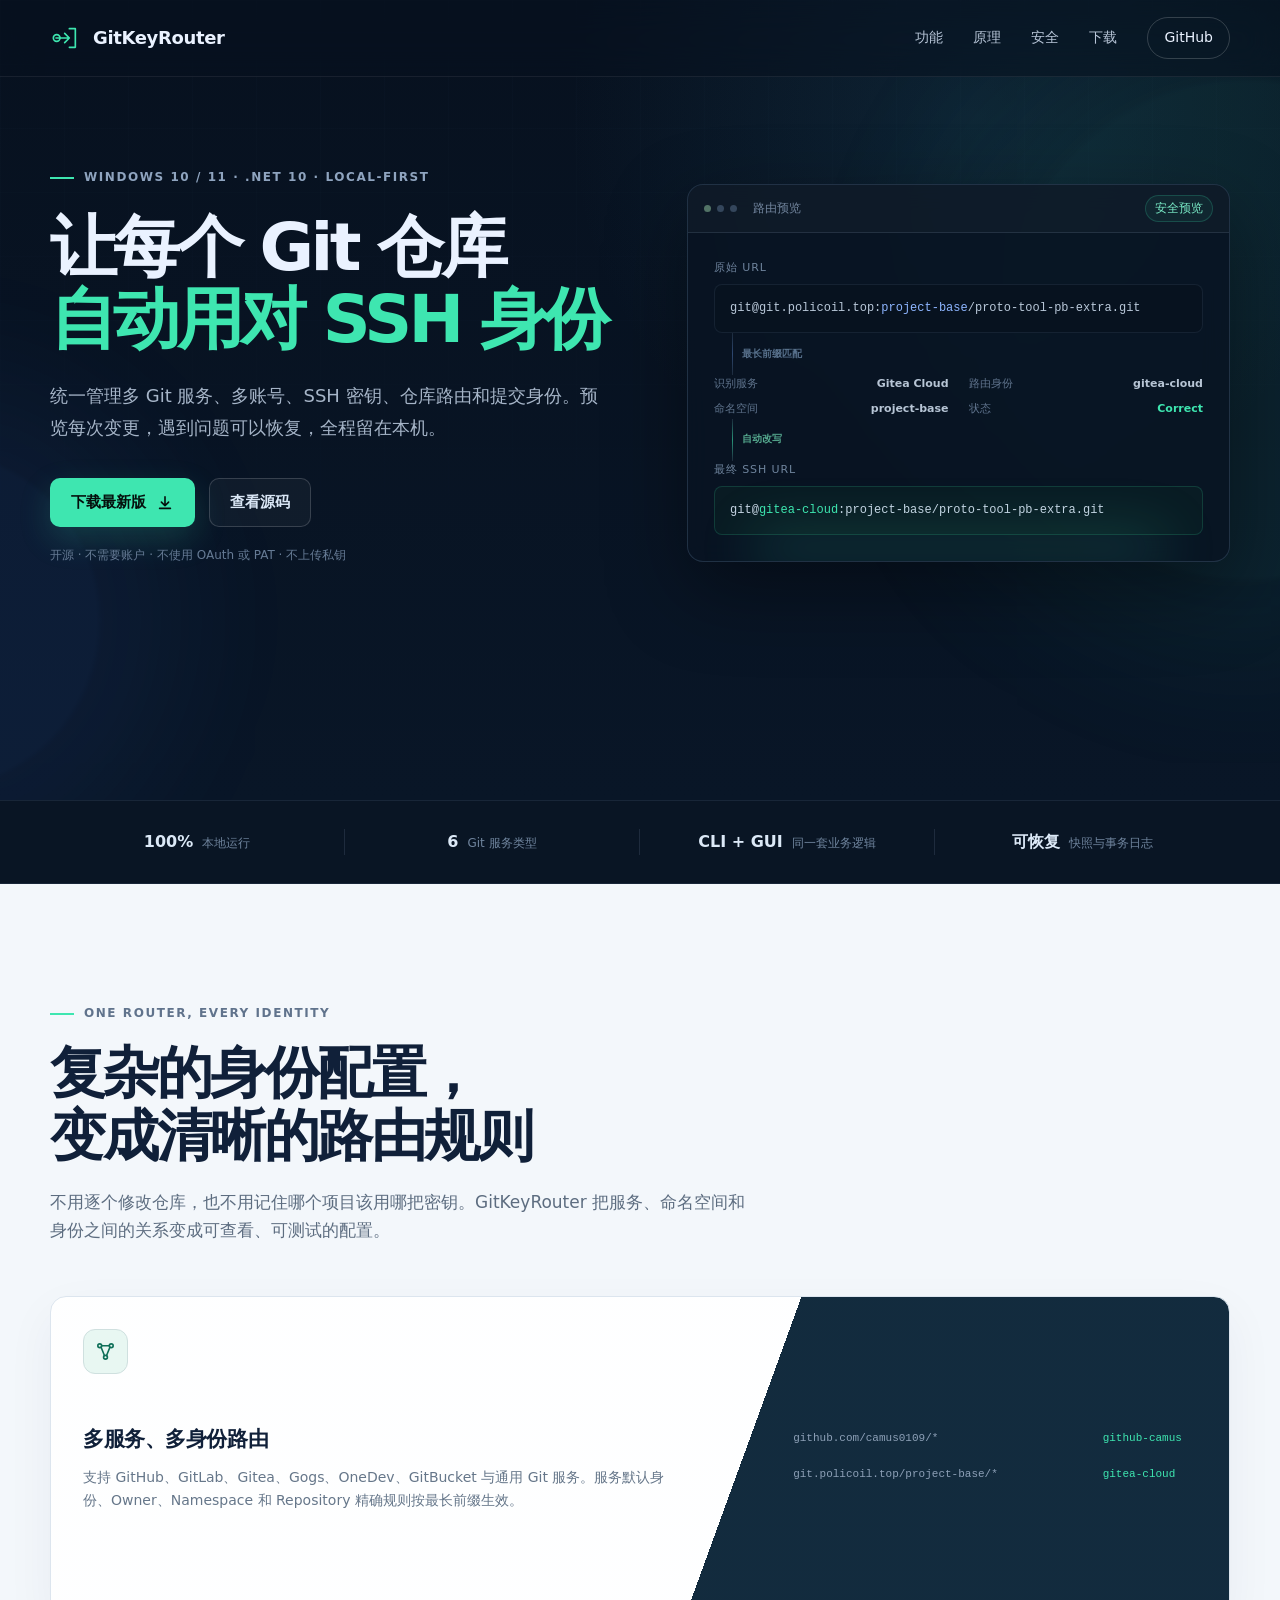
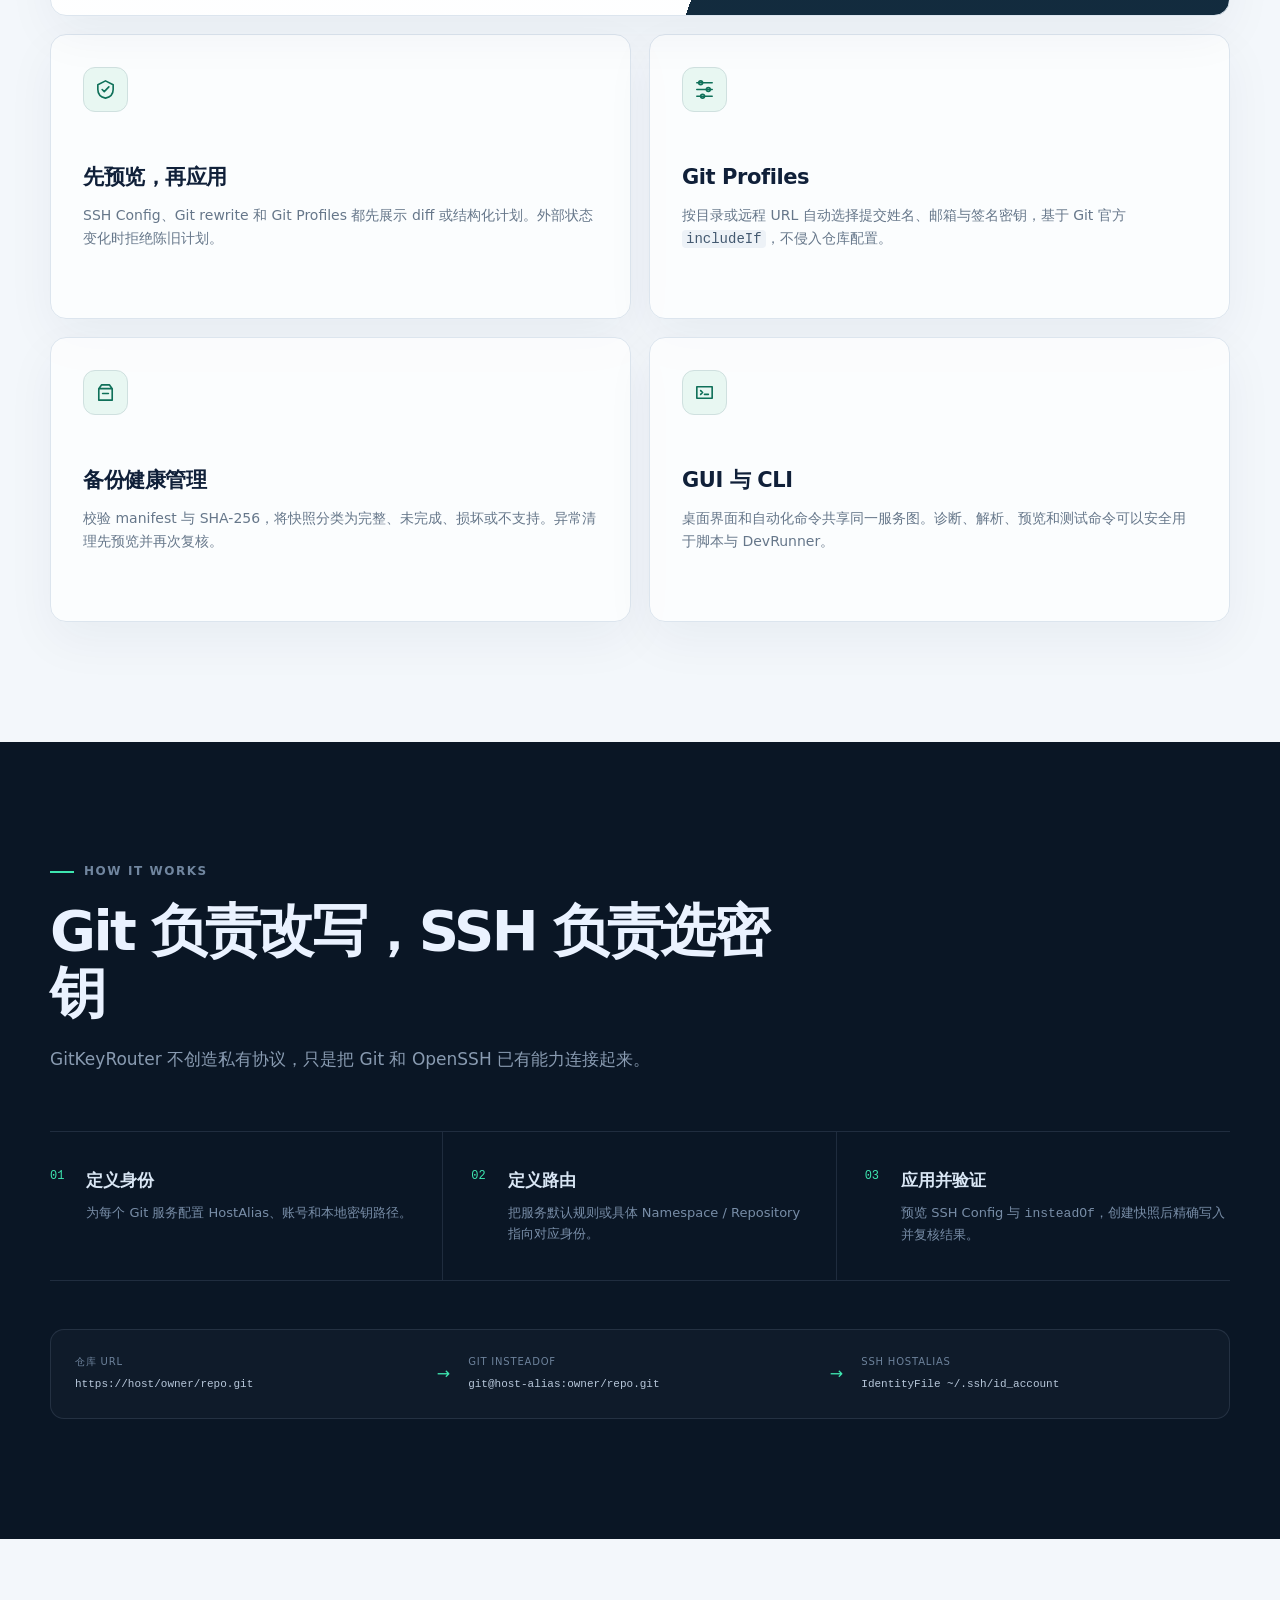
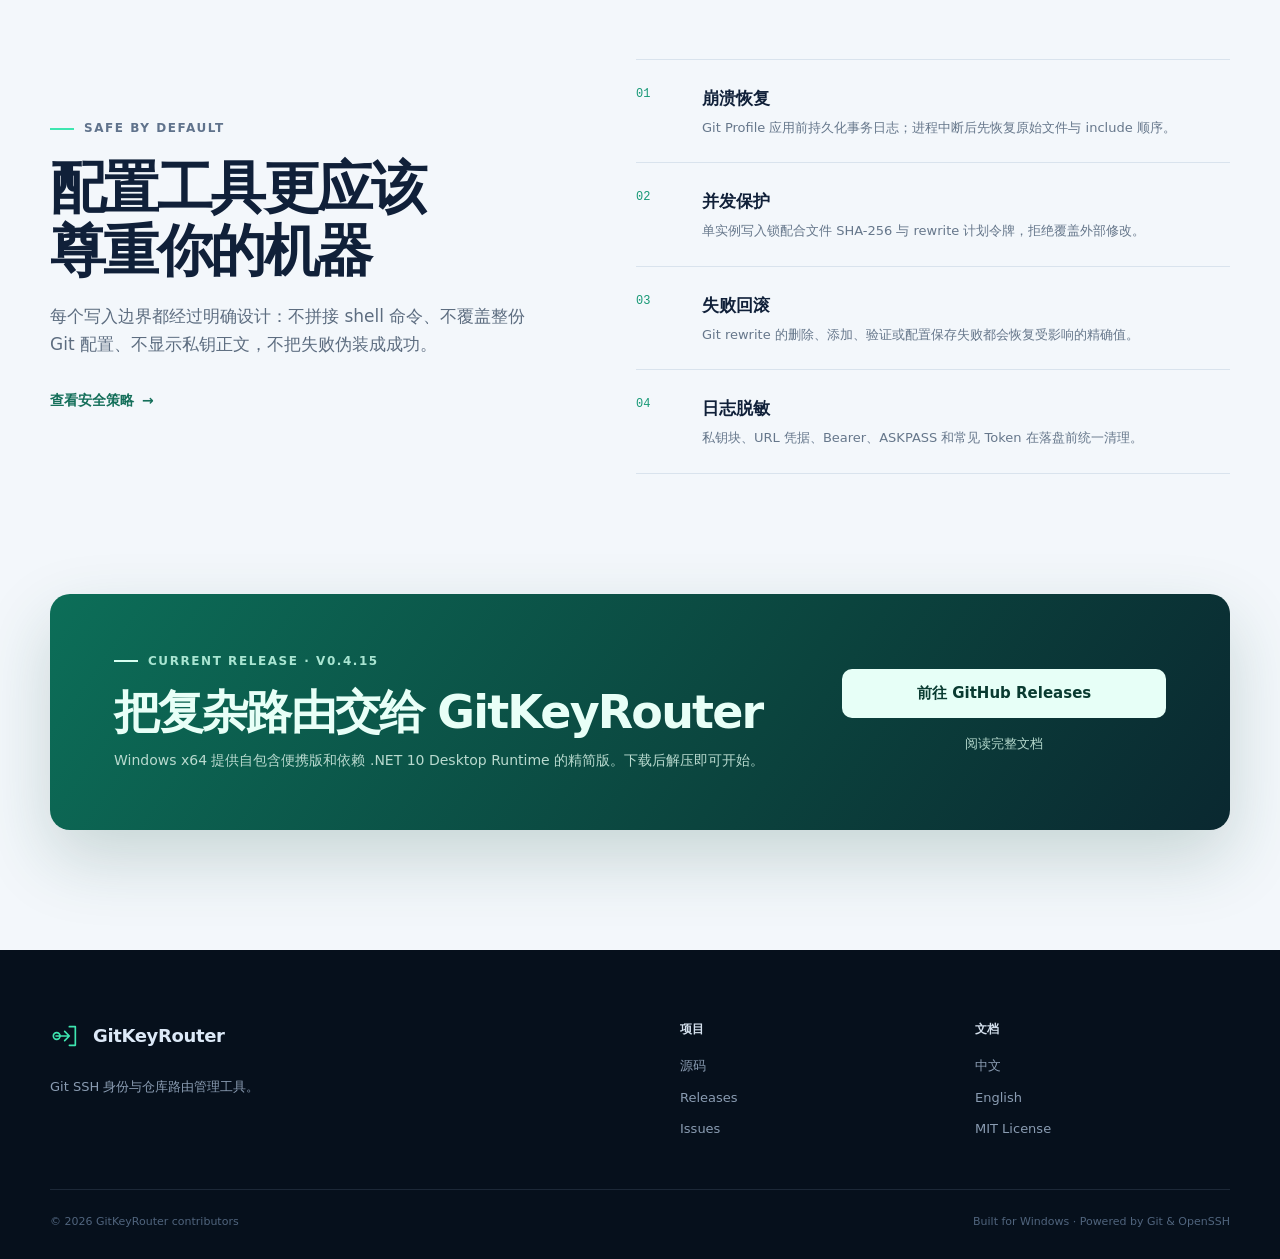
==== site/index.html @ 4ce3a098 "docs: add GitHub Pages project site" ====
<!doctype html>
<html lang="zh-CN">
<head>
  <meta charset="utf-8">
  <meta name="viewport" content="width=device-width, initial-scale=1">
  <meta name="theme-color" content="#08111f">
  <meta name="color-scheme" content="dark light">
  <meta name="description" content="GitKeyRouter 是面向 Windows 的本地 Git SSH 身份与仓库路由管理工具。">
  <meta property="og:title" content="GitKeyRouter — 让每个仓库自动用对 SSH 身份">
  <meta property="og:description" content="统一管理多 Git 服务、多 SSH 身份、仓库路由、Git Profiles、备份与恢复。">
  <meta property="og:type" content="website">
  <meta property="og:url" content="https://project-base-mirror.github.io/tool-git-key-router/">
  <meta property="og:image" content="https://project-base-mirror.github.io/tool-git-key-router/social-card.svg">
  <link rel="canonical" href="https://project-base-mirror.github.io/tool-git-key-router/">
  <link rel="icon" href="favicon.svg" type="image/svg+xml">
  <link rel="stylesheet" href="styles.css">
  <title>GitKeyRouter — Git SSH 身份路由</title>
</head>
<body>
  <a class="skip-link" href="#main">跳到正文</a>

  <header class="site-header">
    <div class="shell nav-wrap">
      <a class="brand" href="#top" aria-label="GitKeyRouter 首页">
        <svg class="brand-mark" viewBox="0 0 48 48" aria-hidden="true">
          <path d="M9 24h20m0 0-7-7m7 7-7 7"/>
          <circle cx="10" cy="24" r="5"/>
          <path d="M29 10h9v28h-9"/>
        </svg>
        <span>GitKeyRouter</span>
      </a>
      <nav aria-label="主导航">
        <a href="#features">功能</a>
        <a href="#workflow">原理</a>
        <a href="#safety">安全</a>
        <a href="#download">下载</a>
        <a class="nav-github" href="https://github.com/project-base-mirror/tool-git-key-router">GitHub</a>
      </nav>
    </div>
  </header>

  <main id="main">
    <section class="hero" id="top">
      <div class="hero-glow hero-glow-a"></div>
      <div class="hero-glow hero-glow-b"></div>
      <div class="shell hero-grid">
        <div class="hero-copy">
          <div class="eyebrow"><span></span> Windows 10 / 11 · .NET 10 · Local-first</div>
          <h1>让每个 Git 仓库<br><em>自动用对 SSH 身份</em></h1>
          <p class="hero-lead">统一管理多 Git 服务、多账号、SSH 密钥、仓库路由和提交身份。预览每次变更，遇到问题可以恢复，全程留在本机。</p>
          <div class="hero-actions">
            <a class="button button-primary" href="https://github.com/project-base-mirror/tool-git-key-router/releases/latest">
              下载最新版
              <svg viewBox="0 0 20 20" aria-hidden="true"><path d="M10 3v10m0 0 4-4m-4 4L6 9M4 16h12"/></svg>
            </a>
            <a class="button button-secondary" href="https://github.com/project-base-mirror/tool-git-key-router">查看源码</a>
          </div>
          <p class="hero-note">开源 · 不需要账户 · 不使用 OAuth 或 PAT · 不上传私钥</p>
        </div>

        <div class="route-card" aria-label="仓库路由示例">
          <div class="window-bar">
            <div class="window-dots"><i></i><i></i><i></i></div>
            <span>路由预览</span>
            <span class="status-pill">安全预览</span>
          </div>
          <div class="route-body">
            <div class="route-label">原始 URL</div>
            <code>git@git.policoil.top:<strong>project-base</strong>/proto-tool-pb-extra.git</code>

            <div class="route-line"><span></span><b>最长前缀匹配</b></div>

            <div class="route-meta">
              <div><span>识别服务</span><strong>Gitea Cloud</strong></div>
              <div><span>路由身份</span><strong>gitea-cloud</strong></div>
              <div><span>命名空间</span><strong>project-base</strong></div>
              <div><span>状态</span><strong class="ok">Correct</strong></div>
            </div>

            <div class="route-line route-line-accent"><span></span><b>自动改写</b></div>

            <div class="route-label">最终 SSH URL</div>
            <code class="result">git@<strong>gitea-cloud</strong>:project-base/proto-tool-pb-extra.git</code>
          </div>
        </div>
      </div>
    </section>

    <section class="trust-strip" aria-label="项目特性摘要">
      <div class="shell trust-grid">
        <div><strong>100%</strong><span>本地运行</span></div>
        <div><strong>6</strong><span>Git 服务类型</span></div>
        <div><strong>CLI + GUI</strong><span>同一套业务逻辑</span></div>
        <div><strong>可恢复</strong><span>快照与事务日志</span></div>
      </div>
    </section>

    <section class="section" id="features">
      <div class="shell">
        <div class="section-heading">
          <div class="eyebrow"><span></span> ONE ROUTER, EVERY IDENTITY</div>
          <h2>复杂的身份配置，<br>变成清晰的路由规则</h2>
          <p>不用逐个修改仓库，也不用记住哪个项目该用哪把密钥。GitKeyRouter 把服务、命名空间和身份之间的关系变成可查看、可测试的配置。</p>
        </div>

        <div class="feature-grid">
          <article class="feature-card feature-wide">
            <div class="feature-icon">
              <svg viewBox="0 0 24 24" aria-hidden="true"><circle cx="6" cy="6" r="2"/><circle cx="18" cy="6" r="2"/><circle cx="12" cy="18" r="2"/><path d="M8 6h8M7.4 7.5l3.5 8.7m5.7-8.7-3.5 8.7"/></svg>
            </div>
            <h3>多服务、多身份路由</h3>
            <p>支持 GitHub、GitLab、Gitea、Gogs、OneDev、GitBucket 与通用 Git 服务。服务默认身份、Owner、Namespace 和 Repository 精确规则按最长前缀生效。</p>
            <div class="mini-routes" aria-hidden="true">
              <span>github.com/camus0109/*</span><b>→</b><strong>github-camus</strong>
              <span>git.policoil.top/project-base/*</span><b>→</b><strong>gitea-cloud</strong>
            </div>
          </article>

          <article class="feature-card">
            <div class="feature-icon"><svg viewBox="0 0 24 24" aria-hidden="true"><path d="M12 3 4 7v5c0 5 3.4 8 8 9 4.6-1 8-4 8-9V7l-8-4Z"/><path d="m8.5 12 2.2 2.2 4.8-5"/></svg></div>
            <h3>先预览，再应用</h3>
            <p>SSH Config、Git rewrite 和 Git Profiles 都先展示 diff 或结构化计划。外部状态变化时拒绝陈旧计划。</p>
          </article>

          <article class="feature-card">
            <div class="feature-icon"><svg viewBox="0 0 24 24" aria-hidden="true"><path d="M4 5h16M4 12h16M4 19h16"/><circle cx="8" cy="5" r="2"/><circle cx="16" cy="12" r="2"/><circle cx="10" cy="19" r="2"/></svg></div>
            <h3>Git Profiles</h3>
            <p>按目录或远程 URL 自动选择提交姓名、邮箱与签名密钥，基于 Git 官方 <code>includeIf</code>，不侵入仓库配置。</p>
          </article>

          <article class="feature-card">
            <div class="feature-icon"><svg viewBox="0 0 24 24" aria-hidden="true"><path d="M5 8h14v12H5zM8 4h8l3 4H5l3-4Z"/><path d="M9 13h6"/></svg></div>
            <h3>备份健康管理</h3>
            <p>校验 manifest 与 SHA-256，将快照分类为完整、未完成、损坏或不支持。异常清理先预览并再次复核。</p>
          </article>

          <article class="feature-card">
            <div class="feature-icon"><svg viewBox="0 0 24 24" aria-hidden="true"><path d="M4 6h16v12H4zM8 10l2 2-2 2m4 0h4"/></svg></div>
            <h3>GUI 与 CLI</h3>
            <p>桌面界面和自动化命令共享同一服务图。诊断、解析、预览和测试命令可以安全用于脚本与 DevRunner。</p>
          </article>
        </div>
      </div>
    </section>

    <section class="section workflow-section" id="workflow">
      <div class="shell">
        <div class="section-heading compact">
          <div class="eyebrow"><span></span> HOW IT WORKS</div>
          <h2>Git 负责改写，SSH 负责选密钥</h2>
          <p>GitKeyRouter 不创造私有协议，只是把 Git 和 OpenSSH 已有能力连接起来。</p>
        </div>

        <ol class="steps">
          <li>
            <div class="step-number">01</div>
            <div><h3>定义身份</h3><p>为每个 Git 服务配置 HostAlias、账号和本地密钥路径。</p></div>
          </li>
          <li>
            <div class="step-number">02</div>
            <div><h3>定义路由</h3><p>把服务默认规则或具体 Namespace / Repository 指向对应身份。</p></div>
          </li>
          <li>
            <div class="step-number">03</div>
            <div><h3>应用并验证</h3><p>预览 SSH Config 与 <code>insteadOf</code>，创建快照后精确写入并复核结果。</p></div>
          </li>
        </ol>

        <div class="flow" aria-label="Git URL 到 SSH 密钥的处理流程">
          <div><span>仓库 URL</span><code>https://host/owner/repo.git</code></div>
          <b>→</b>
          <div><span>Git insteadOf</span><code>git@host-alias:owner/repo.git</code></div>
          <b>→</b>
          <div><span>SSH HostAlias</span><code>IdentityFile ~/.ssh/id_account</code></div>
        </div>
      </div>
    </section>

    <section class="section" id="safety">
      <div class="shell safety-grid">
        <div class="safety-copy">
          <div class="eyebrow"><span></span> SAFE BY DEFAULT</div>
          <h2>配置工具更应该<br>尊重你的机器</h2>
          <p>每个写入边界都经过明确设计：不拼接 shell 命令、不覆盖整份 Git 配置、不显示私钥正文，不把失败伪装成成功。</p>
          <a class="text-link" href="https://github.com/project-base-mirror/tool-git-key-router/blob/main/SECURITY.md">查看安全策略 <span>→</span></a>
        </div>
        <ul class="safety-list">
          <li><span>01</span><div><strong>崩溃恢复</strong><p>Git Profile 应用前持久化事务日志；进程中断后先恢复原始文件与 include 顺序。</p></div></li>
          <li><span>02</span><div><strong>并发保护</strong><p>单实例写入锁配合文件 SHA-256 与 rewrite 计划令牌，拒绝覆盖外部修改。</p></div></li>
          <li><span>03</span><div><strong>失败回滚</strong><p>Git rewrite 的删除、添加、验证或配置保存失败都会恢复受影响的精确值。</p></div></li>
          <li><span>04</span><div><strong>日志脱敏</strong><p>私钥块、URL 凭据、Bearer、ASKPASS 和常见 Token 在落盘前统一清理。</p></div></li>
        </ul>
      </div>
    </section>

    <section class="download-section" id="download">
      <div class="shell download-card">
        <div>
          <div class="eyebrow light"><span></span> CURRENT RELEASE · v0.4.15</div>
          <h2>把复杂路由交给 GitKeyRouter</h2>
          <p>Windows x64 提供自包含便携版和依赖 .NET 10 Desktop Runtime 的精简版。下载后解压即可开始。</p>
        </div>
        <div class="download-actions">
          <a class="button button-light" href="https://github.com/project-base-mirror/tool-git-key-router/releases/latest">前往 GitHub Releases</a>
          <a class="download-sub" href="https://github.com/project-base-mirror/tool-git-key-router/blob/main/README.md">阅读完整文档</a>
        </div>
      </div>
    </section>
  </main>

  <footer>
    <div class="shell footer-grid">
      <div>
        <a class="brand footer-brand" href="#top">
          <svg class="brand-mark" viewBox="0 0 48 48" aria-hidden="true"><path d="M9 24h20m0 0-7-7m7 7-7 7"/><circle cx="10" cy="24" r="5"/><path d="M29 10h9v28h-9"/></svg>
          <span>GitKeyRouter</span>
        </a>
        <p>Git SSH 身份与仓库路由管理工具。</p>
      </div>
      <div class="footer-links">
        <div><strong>项目</strong><a href="https://github.com/project-base-mirror/tool-git-key-router">源码</a><a href="https://github.com/project-base-mirror/tool-git-key-router/releases">Releases</a><a href="https://github.com/project-base-mirror/tool-git-key-router/issues">Issues</a></div>
        <div><strong>文档</strong><a href="https://github.com/project-base-mirror/tool-git-key-router/blob/main/README.md">中文</a><a href="https://github.com/project-base-mirror/tool-git-key-router/blob/main/README.en.md">English</a><a href="https://github.com/project-base-mirror/tool-git-key-router/blob/main/LICENSE">MIT License</a></div>
      </div>
    </div>
    <div class="shell footer-bottom"><span>© 2026 GitKeyRouter contributors</span><span>Built for Windows · Powered by Git & OpenSSH</span></div>
  </footer>
</body>
</html>
---- site/styles.css ----
:root {
  --ink: #eaf2ff;
  --muted: #92a3ba;
  --faint: #5e718b;
  --line: rgba(151, 177, 210, .15);
  --panel: rgba(15, 28, 47, .76);
  --surface: #0b1728;
  --surface-2: #101f33;
  --accent: #3ee6b0;
  --accent-2: #73a8ff;
  --accent-dark: #0f7059;
  --page: #07111f;
  --light-page: #f3f7fb;
  --light-ink: #102039;
  --shadow: 0 28px 80px rgba(0, 0, 0, .38);
  --shell: 1180px;
}

* { box-sizing: border-box; }
html { scroll-behavior: smooth; }
body {
  margin: 0;
  color: var(--ink);
  background: var(--page);
  font-family: Inter, ui-sans-serif, system-ui, -apple-system, BlinkMacSystemFont, "Segoe UI", "Microsoft YaHei UI", sans-serif;
  line-height: 1.65;
  -webkit-font-smoothing: antialiased;
}

a { color: inherit; text-decoration: none; }
code { font-family: "Cascadia Code", "SFMono-Regular", Consolas, monospace; }
.shell { width: min(var(--shell), calc(100% - 48px)); margin-inline: auto; }
.skip-link { position: fixed; top: -100px; left: 16px; z-index: 100; padding: 10px 16px; color: #06100d; background: var(--accent); border-radius: 8px; }
.skip-link:focus { top: 16px; }

.site-header {
  position: absolute;
  inset: 0 0 auto;
  z-index: 20;
  border-bottom: 1px solid rgba(255, 255, 255, .07);
  background: rgba(7, 17, 31, .5);
  backdrop-filter: blur(18px);
}
.nav-wrap { height: 76px; display: flex; align-items: center; justify-content: space-between; }
.brand { display: inline-flex; align-items: center; gap: 11px; font-size: 18px; font-weight: 760; letter-spacing: -.02em; }
.brand-mark { width: 32px; height: 32px; fill: none; stroke: var(--accent); stroke-width: 2.5; stroke-linecap: round; stroke-linejoin: round; }
nav { display: flex; align-items: center; gap: 30px; color: #b8c6d8; font-size: 14px; }
nav a { transition: color .2s ease; }
nav a:hover, nav a:focus-visible { color: #fff; }
.nav-github { padding: 8px 16px; color: var(--ink); border: 1px solid rgba(255,255,255,.18); border-radius: 999px; }

.hero { position: relative; min-height: 800px; padding: 168px 0 112px; overflow: hidden; background: radial-gradient(circle at 76% 15%, rgba(43, 113, 139, .18), transparent 34%), linear-gradient(180deg, #07111f 0%, #091627 100%); }
.hero::before { content: ""; position: absolute; inset: 0; opacity: .3; background-image: linear-gradient(rgba(111, 148, 184, .08) 1px, transparent 1px), linear-gradient(90deg, rgba(111, 148, 184, .08) 1px, transparent 1px); background-size: 64px 64px; mask-image: linear-gradient(to bottom, black, transparent 82%); }
.hero-glow { position: absolute; border-radius: 50%; filter: blur(2px); pointer-events: none; }
.hero-glow-a { width: 500px; height: 500px; right: -220px; top: 80px; background: rgba(52, 207, 161, .08); box-shadow: 0 0 160px 70px rgba(52, 207, 161, .08); }
.hero-glow-b { width: 340px; height: 340px; left: -240px; bottom: 10px; background: rgba(73, 126, 255, .08); box-shadow: 0 0 140px 80px rgba(73, 126, 255, .07); }
.hero-grid { position: relative; display: grid; grid-template-columns: minmax(0, 1.02fr) minmax(460px, .98fr); align-items: center; gap: 72px; }
.eyebrow { display: flex; align-items: center; gap: 10px; color: #8fa4bf; font-size: 12px; font-weight: 700; letter-spacing: .13em; text-transform: uppercase; }
.eyebrow span { width: 24px; height: 2px; background: var(--accent); }
h1 { max-width: 720px; margin: 24px 0; font-size: clamp(46px, 5.2vw, 72px); line-height: 1.08; letter-spacing: -.055em; font-weight: 760; }
h1 em { color: var(--accent); font-style: normal; }
.hero-lead { max-width: 620px; margin: 0; color: #a6b5c8; font-size: 18px; line-height: 1.8; }
.hero-actions { display: flex; gap: 14px; margin: 34px 0 19px; }
.button { display: inline-flex; min-height: 48px; align-items: center; justify-content: center; gap: 10px; padding: 11px 20px; border: 1px solid transparent; border-radius: 10px; font-size: 15px; font-weight: 700; transition: transform .2s ease, border-color .2s ease, background .2s ease; }
.button:hover { transform: translateY(-2px); }
.button:focus-visible, a:focus-visible { outline: 3px solid rgba(62, 230, 176, .35); outline-offset: 3px; }
.button svg { width: 18px; fill: none; stroke: currentColor; stroke-width: 1.8; stroke-linecap: round; stroke-linejoin: round; }
.button-primary { color: #05100d; background: var(--accent); box-shadow: 0 12px 32px rgba(62, 230, 176, .17); }
.button-primary:hover { background: #72f1c9; }
.button-secondary { color: #d9e6f5; border-color: rgba(255,255,255,.16); background: rgba(255,255,255,.035); }
.button-secondary:hover { border-color: rgba(255,255,255,.34); background: rgba(255,255,255,.07); }
.hero-note { color: #667b95; font-size: 12px; }

.route-card { position: relative; border: 1px solid rgba(147, 181, 219, .18); border-radius: 16px; overflow: hidden; background: rgba(8, 20, 35, .88); box-shadow: var(--shadow); backdrop-filter: blur(12px); }
.route-card::after { content: ""; position: absolute; inset: auto 14% -1px; height: 1px; background: var(--accent); box-shadow: 0 -14px 55px 11px rgba(62,230,176,.26); }
.window-bar { display: flex; height: 48px; align-items: center; padding: 0 16px; color: #72859d; font-size: 12px; border-bottom: 1px solid var(--line); background: rgba(255,255,255,.025); }
.window-dots { display: flex; gap: 6px; margin-right: 16px; }
.window-dots i { width: 7px; height: 7px; border-radius: 50%; background: #34465c; }
.window-dots i:first-child { background: #527366; }
.status-pill { margin-left: auto; padding: 3px 9px; color: #7aebc7; border: 1px solid rgba(62,230,176,.2); border-radius: 99px; background: rgba(62,230,176,.06); }
.route-body { padding: 26px; }
.route-label { margin-bottom: 7px; color: #6f849d; font-size: 11px; text-transform: uppercase; letter-spacing: .08em; }
.route-body code { display: block; padding: 14px 15px; color: #b9c8d9; font-size: 12px; line-height: 1.6; overflow-wrap: anywhere; border: 1px solid rgba(151,177,210,.1); border-radius: 8px; background: #07121f; }
.route-body code strong { color: #8db5ff; font-weight: 500; }
.route-body code.result { color: #c7d4e4; border-color: rgba(62,230,176,.16); background: rgba(14,42,40,.42); }
.route-body code.result strong { color: var(--accent); }
.route-line { display: flex; height: 42px; align-items: center; gap: 9px; margin-left: 18px; color: #57708b; font-size: 10px; }
.route-line span { width: 1px; align-self: stretch; background: linear-gradient(var(--line), rgba(115,168,255,.35), var(--line)); }
.route-line-accent { color: #55a88e; }
.route-line-accent span { background: linear-gradient(var(--line), rgba(62,230,176,.6), var(--line)); }
.route-meta { display: grid; grid-template-columns: 1fr 1fr; gap: 7px 20px; }
.route-meta div { display: flex; justify-content: space-between; gap: 12px; font-size: 11px; }
.route-meta span { color: #60748d; }
.route-meta strong { color: #b7c5d5; font-weight: 550; }
.route-meta strong.ok { color: var(--accent); }

.trust-strip { position: relative; border-block: 1px solid rgba(134,164,198,.12); background: #091524; }
.trust-grid { display: grid; grid-template-columns: repeat(4, 1fr); padding-block: 28px; }
.trust-grid div { display: flex; align-items: baseline; justify-content: center; gap: 9px; border-right: 1px solid var(--line); }
.trust-grid div:last-child { border-right: 0; }
.trust-grid strong { color: #dce9f7; font-size: 16px; }
.trust-grid span { color: #6f849d; font-size: 12px; }

.section { padding: 120px 0; background: var(--light-page); color: var(--light-ink); }
.section-heading { max-width: 700px; margin-bottom: 52px; }
.section-heading .eyebrow, .safety-copy .eyebrow { color: #60738c; }
.section-heading h2, .safety-copy h2 { margin: 18px 0 20px; font-size: clamp(38px, 4.4vw, 56px); line-height: 1.12; letter-spacing: -.045em; }
.section-heading p, .safety-copy > p { margin: 0; color: #5d6d80; font-size: 17px; }
.section-heading.compact { max-width: 760px; }

.feature-grid { display: grid; grid-template-columns: repeat(2, 1fr); gap: 18px; }
.feature-card { min-height: 285px; padding: 32px; border: 1px solid #dce5ee; border-radius: 16px; background: rgba(255,255,255,.72); box-shadow: 0 18px 50px rgba(25,48,75,.05); }
.feature-wide { grid-column: span 2; min-height: 320px; padding-right: 42%; background: linear-gradient(110deg, rgba(255,255,255,.94) 0 58%, rgba(14, 39, 58, .98) 58% 100%); position: relative; overflow: hidden; }
.feature-icon { display: grid; width: 45px; height: 45px; margin-bottom: 48px; place-items: center; color: var(--accent-dark); border: 1px solid #cfe0df; border-radius: 12px; background: #e8f7f2; }
.feature-icon svg { width: 23px; fill: none; stroke: currentColor; stroke-width: 1.7; stroke-linecap: round; stroke-linejoin: round; }
.feature-card h3 { margin: 0 0 10px; font-size: 21px; letter-spacing: -.02em; }
.feature-card p { max-width: 600px; margin: 0; color: #66778a; font-size: 14px; }
.feature-card p code { padding: 1px 4px; color: #435970; border-radius: 4px; background: #edf2f7; }
.mini-routes { position: absolute; top: 50%; right: 4%; width: 33%; display: grid; grid-template-columns: 1fr auto; gap: 8px 12px; transform: translateY(-50%); color: #8da0b7; font: 11px/1.5 "Cascadia Code", Consolas, monospace; }
.mini-routes span { overflow: hidden; text-overflow: ellipsis; white-space: nowrap; }
.mini-routes b { display: none; }
.mini-routes strong { grid-column: 2; color: var(--accent); font-weight: 500; }
.mini-routes span:nth-of-type(2), .mini-routes strong:nth-of-type(2) { margin-top: 12px; }

.workflow-section { color: var(--ink); background: #0a1625; }
.workflow-section .section-heading h2 { color: var(--ink); }
.workflow-section .section-heading p { color: #899bb1; }
.workflow-section .eyebrow { color: #71869f; }
.steps { display: grid; grid-template-columns: repeat(3, 1fr); gap: 0; margin: 58px 0 48px; padding: 0; list-style: none; border-block: 1px solid var(--line); }
.steps li { display: flex; gap: 22px; padding: 34px 28px; border-right: 1px solid var(--line); }
.steps li:first-child { padding-left: 0; }
.steps li:last-child { padding-right: 0; border-right: 0; }
.step-number { color: var(--accent); font: 12px/1.8 "Cascadia Code", Consolas, monospace; }
.steps h3 { margin: 0 0 8px; color: #d9e6f4; font-size: 17px; }
.steps p { margin: 0; color: #788da7; font-size: 13px; }
.flow { display: grid; grid-template-columns: 1fr auto 1fr auto 1fr; align-items: center; gap: 18px; padding: 24px; border: 1px solid var(--line); border-radius: 14px; background: rgba(255,255,255,.022); }
.flow div { min-width: 0; }
.flow span { display: block; margin-bottom: 5px; color: #6d829b; font-size: 10px; text-transform: uppercase; letter-spacing: .08em; }
.flow code { display: block; color: #b7c7da; font-size: 11px; overflow: hidden; text-overflow: ellipsis; white-space: nowrap; }
.flow b { color: var(--accent); font-weight: 400; }

.safety-grid { display: grid; grid-template-columns: .9fr 1.1fr; gap: 100px; align-items: center; }
.text-link { display: inline-flex; gap: 8px; margin-top: 30px; color: #146f5a; font-size: 14px; font-weight: 700; }
.text-link span { transition: transform .2s ease; }
.text-link:hover span { transform: translateX(4px); }
.safety-list { margin: 0; padding: 0; list-style: none; border-top: 1px solid #d9e3ed; }
.safety-list li { display: grid; grid-template-columns: 50px 1fr; gap: 16px; padding: 24px 0; border-bottom: 1px solid #d9e3ed; }
.safety-list li > span { color: #169875; font: 12px/1.8 "Cascadia Code", Consolas, monospace; }
.safety-list strong { display: block; margin-bottom: 5px; font-size: 17px; }
.safety-list p { margin: 0; color: #66778b; font-size: 13px; }

.download-section { padding: 0 0 120px; color: var(--light-ink); background: var(--light-page); }
.download-card { display: grid; grid-template-columns: 1.35fr .65fr; gap: 56px; align-items: center; padding: 58px 64px; color: #e8fff7; border-radius: 20px; background: linear-gradient(125deg, #0c6e58, #0b443e 60%, #0a2830); box-shadow: 0 28px 70px rgba(23,78,66,.2); }
.download-card .eyebrow { color: #a9e5d2; }
.download-card .eyebrow span { background: #d6fff1; }
.download-card h2 { margin: 15px 0 10px; font-size: clamp(32px, 4vw, 46px); line-height: 1.15; letter-spacing: -.04em; }
.download-card p { max-width: 680px; margin: 0; color: #b9dacf; font-size: 14px; }
.download-actions { display: flex; flex-direction: column; align-items: stretch; gap: 15px; text-align: center; }
.button-light { color: #0a3b31; background: #e7fff7; }
.button-light:hover { background: #fff; }
.download-sub { color: #b5d9cd; font-size: 13px; }
.download-sub:hover { color: #fff; }

footer { padding: 70px 0 28px; color: #8a9cb2; background: #06101c; }
.footer-grid { display: grid; grid-template-columns: 1fr 1fr; gap: 80px; padding-bottom: 50px; }
.footer-brand { color: #dce9f7; }
.footer-grid > div:first-child > p { margin: 15px 0 0; font-size: 13px; }
.footer-links { display: grid; grid-template-columns: repeat(2, 1fr); gap: 40px; }
.footer-links div { display: flex; flex-direction: column; gap: 10px; font-size: 13px; }
.footer-links strong { margin-bottom: 5px; color: #d4e0ed; font-size: 12px; }
.footer-links a:hover { color: var(--accent); }
.footer-bottom { display: flex; justify-content: space-between; padding-top: 23px; color: #50647d; border-top: 1px solid var(--line); font-size: 11px; }

@media (max-width: 960px) {
  .hero-grid { grid-template-columns: 1fr; gap: 52px; }
  .hero-copy { max-width: 720px; }
  .route-card { max-width: 700px; }
  .hero { padding-top: 150px; }
  .feature-wide { padding-right: 32px; background: rgba(255,255,255,.72); }
  .mini-routes { display: none; }
  .safety-grid { grid-template-columns: 1fr; gap: 55px; }
  .download-card { grid-template-columns: 1fr; }
  .steps { grid-template-columns: 1fr; }
  .steps li, .steps li:first-child, .steps li:last-child { padding: 24px 0; border-right: 0; border-bottom: 1px solid var(--line); }
  .steps li:last-child { border-bottom: 0; }
  .flow { grid-template-columns: 1fr; }
  .flow b { transform: rotate(90deg); justify-self: center; }
}

@media (max-width: 680px) {
  .shell { width: min(100% - 30px, var(--shell)); }
  .nav-wrap { height: 66px; }
  nav a:not(.nav-github) { display: none; }
  .nav-github { padding: 6px 13px; }
  .hero { min-height: auto; padding: 125px 0 80px; }
  h1 { font-size: clamp(40px, 12vw, 56px); }
  .hero-lead { font-size: 16px; }
  .hero-actions { flex-direction: column; align-items: stretch; }
  .route-body { padding: 20px; }
  .route-meta { grid-template-columns: 1fr; }
  .trust-grid { grid-template-columns: 1fr 1fr; row-gap: 24px; }
  .trust-grid div:nth-child(2) { border-right: 0; }
  .section { padding: 82px 0; }
  .section-heading h2, .safety-copy h2 { font-size: 38px; }
  .feature-grid { grid-template-columns: 1fr; }
  .feature-wide { grid-column: auto; }
  .feature-card { min-height: auto; padding: 26px; }
  .feature-icon { margin-bottom: 34px; }
  .download-section { padding-bottom: 80px; }
  .download-card { width: 100%; padding: 42px 24px; border-radius: 0; }
  .footer-grid { grid-template-columns: 1fr; gap: 45px; }
  .footer-bottom { flex-direction: column; gap: 8px; }
}

@media (prefers-reduced-motion: reduce) {
  html { scroll-behavior: auto; }
  *, *::before, *::after { transition-duration: .01ms !important; }
}
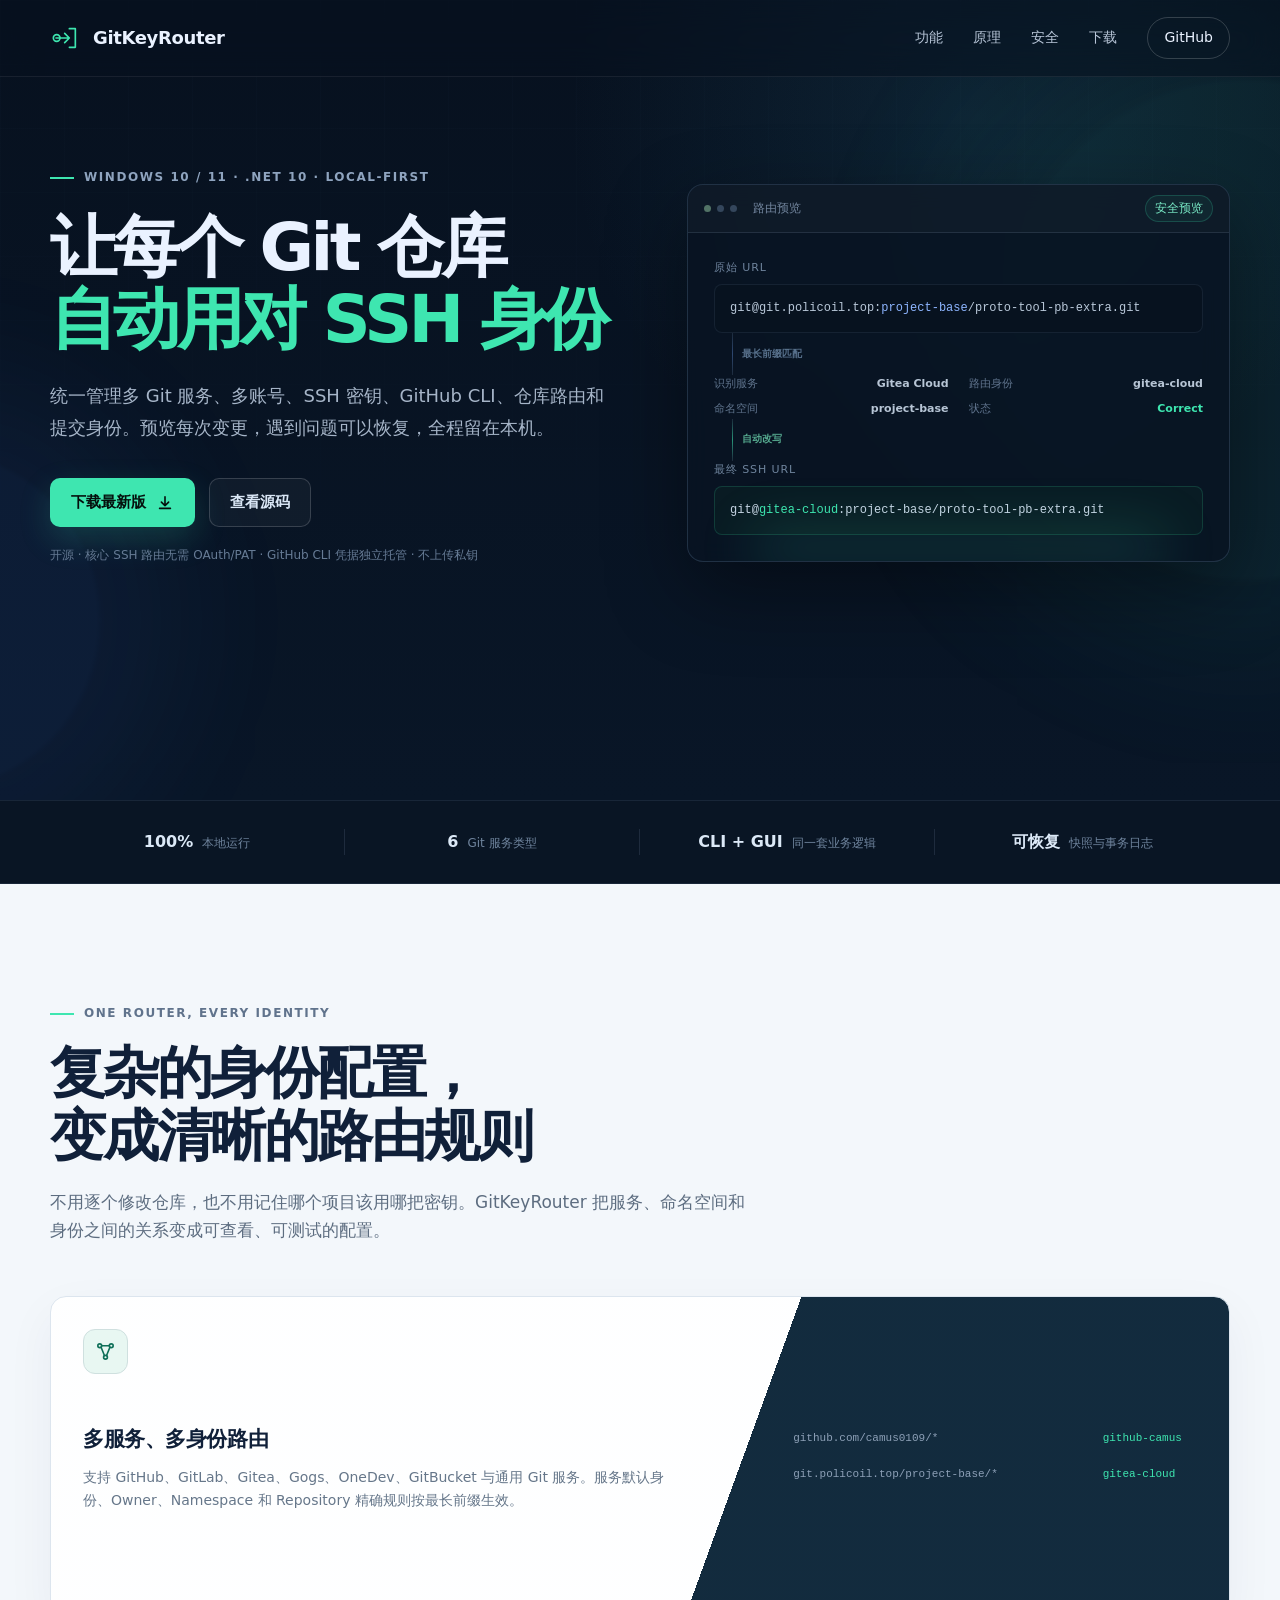
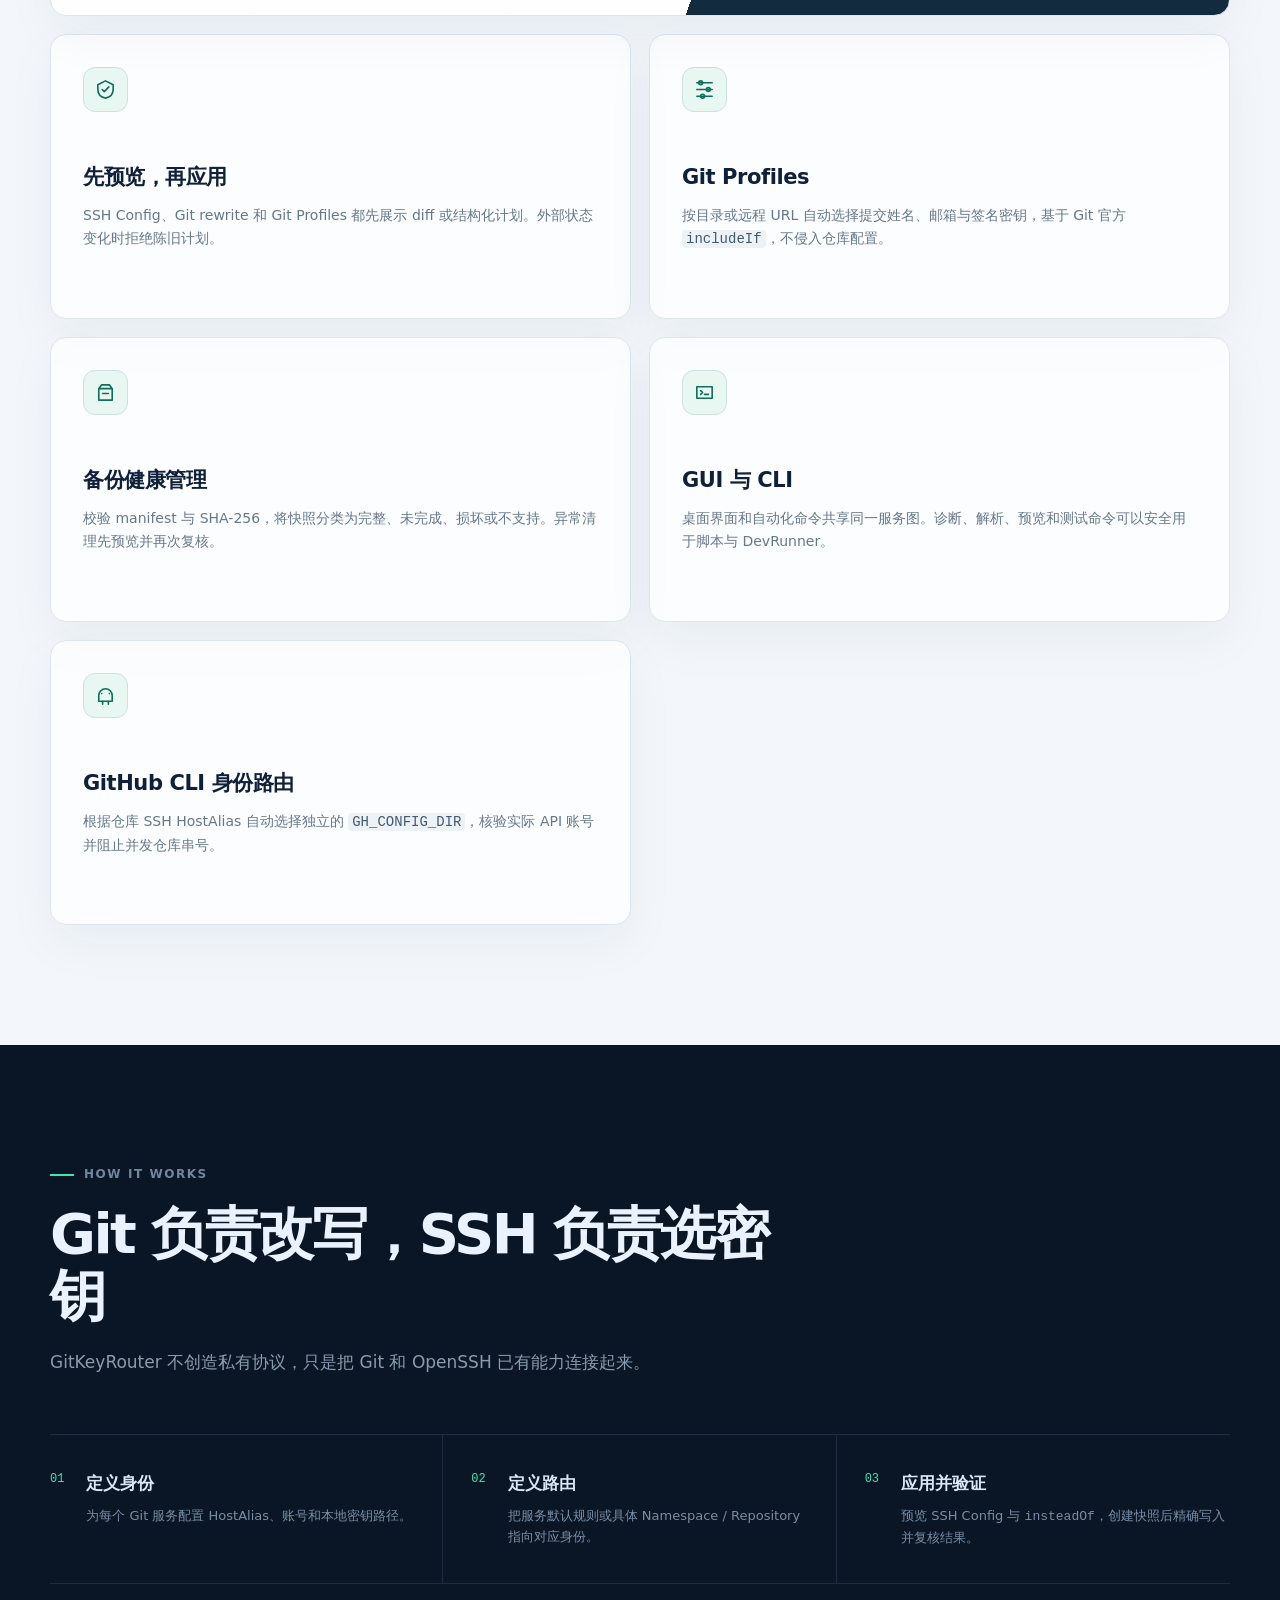
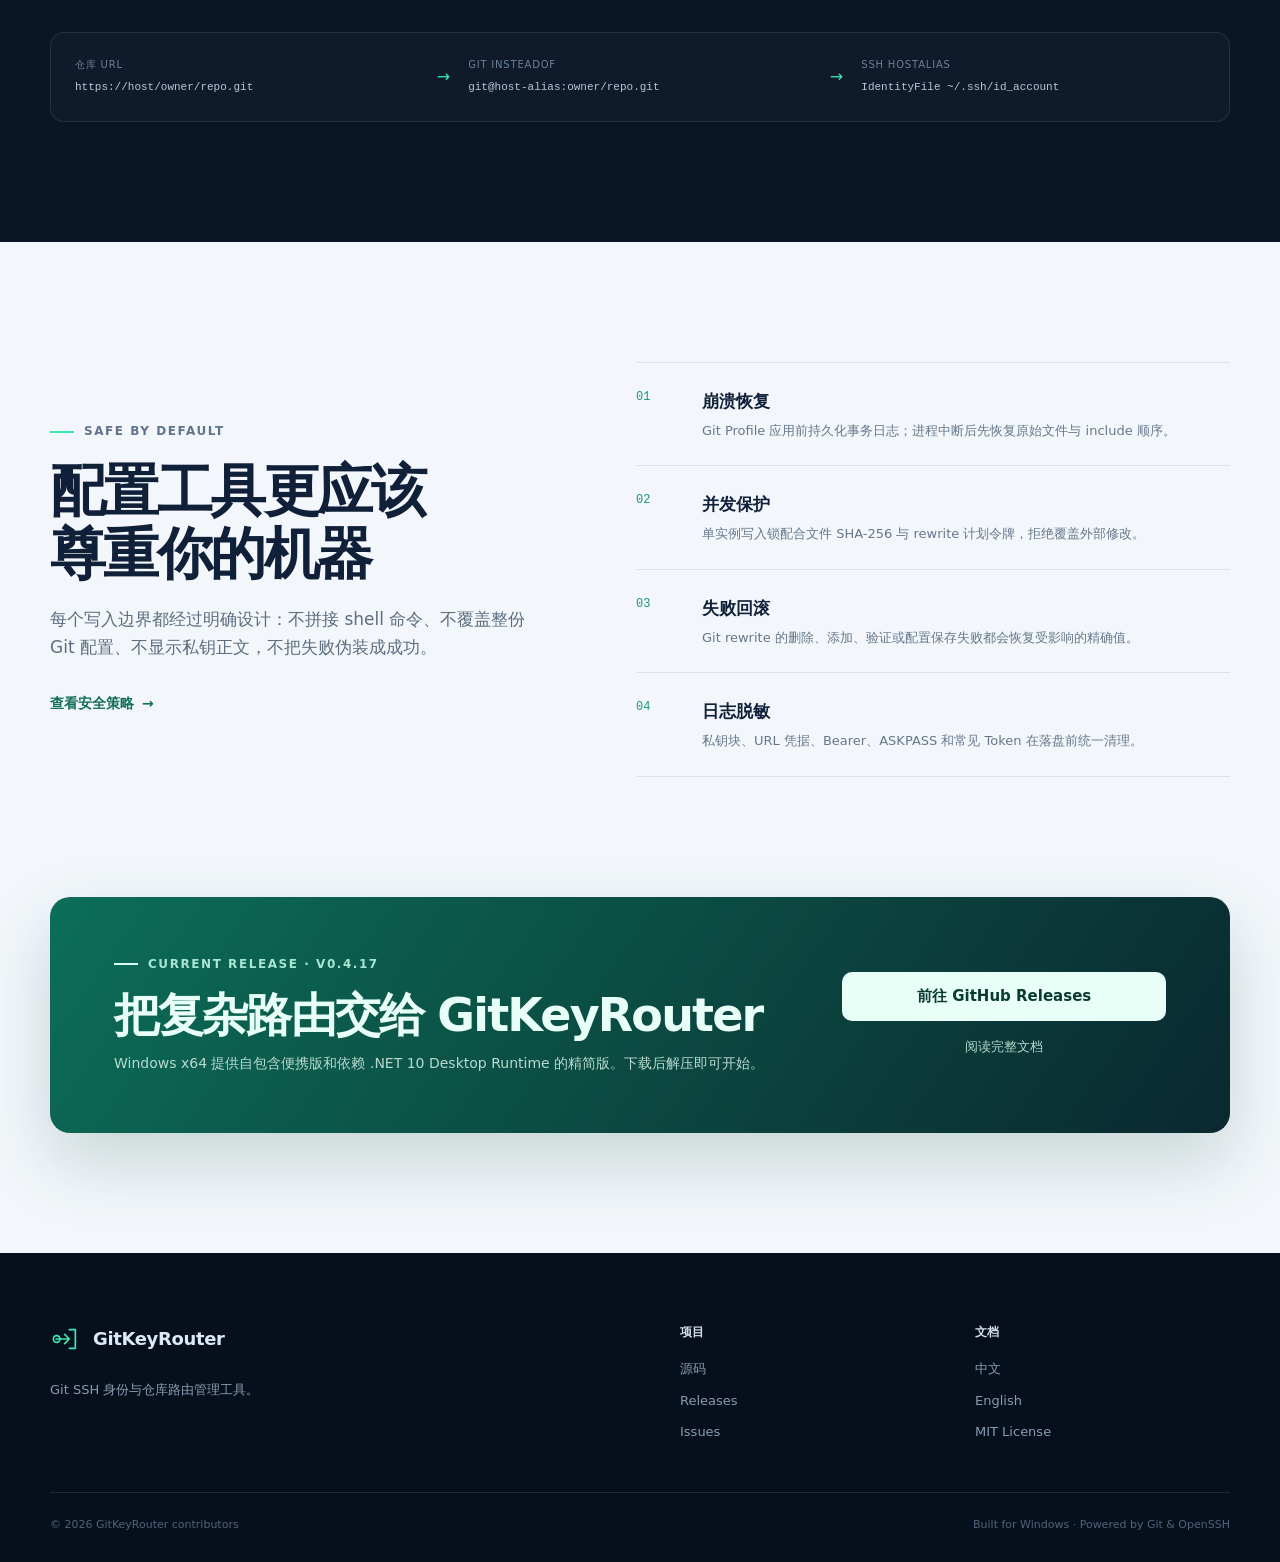
==== commit 7fae9516: "chore(release): prepare v0.4.17" ====
--- a/site/index.html
+++ b/site/index.html
@@ -5,9 +5,9 @@
   <meta name="viewport" content="width=device-width, initial-scale=1">
   <meta name="theme-color" content="#08111f">
   <meta name="color-scheme" content="dark light">
-  <meta name="description" content="GitKeyRouter 是面向 Windows 的本地 Git SSH 身份与仓库路由管理工具。">
+  <meta name="description" content="GitKeyRouter 是面向 Windows 的本地 Git SSH 与 GitHub CLI 多账号身份路由管理工具。">
   <meta property="og:title" content="GitKeyRouter — 让每个仓库自动用对 SSH 身份">
-  <meta property="og:description" content="统一管理多 Git 服务、多 SSH 身份、仓库路由、Git Profiles、备份与恢复。">
+  <meta property="og:description" content="统一管理多 Git 服务、SSH 与 GitHub CLI 身份、仓库路由、Git Profiles、备份与恢复。">
   <meta property="og:type" content="website">
   <meta property="og:url" content="https://project-base-mirror.github.io/tool-git-key-router/">
   <meta property="og:image" content="https://project-base-mirror.github.io/tool-git-key-router/social-card.svg">
@@ -47,7 +47,7 @@
         <div class="hero-copy">
           <div class="eyebrow"><span></span> Windows 10 / 11 · .NET 10 · Local-first</div>
           <h1>让每个 Git 仓库<br><em>自动用对 SSH 身份</em></h1>
-          <p class="hero-lead">统一管理多 Git 服务、多账号、SSH 密钥、仓库路由和提交身份。预览每次变更，遇到问题可以恢复，全程留在本机。</p>
+          <p class="hero-lead">统一管理多 Git 服务、多账号、SSH 密钥、GitHub CLI、仓库路由和提交身份。预览每次变更，遇到问题可以恢复，全程留在本机。</p>
           <div class="hero-actions">
             <a class="button button-primary" href="https://github.com/project-base-mirror/tool-git-key-router/releases/latest">
               下载最新版
@@ -55,7 +55,7 @@
             </a>
             <a class="button button-secondary" href="https://github.com/project-base-mirror/tool-git-key-router">查看源码</a>
           </div>
-          <p class="hero-note">开源 · 不需要账户 · 不使用 OAuth 或 PAT · 不上传私钥</p>
+          <p class="hero-note">开源 · 核心 SSH 路由无需 OAuth/PAT · GitHub CLI 凭据独立托管 · 不上传私钥</p>
         </div>
 
         <div class="route-card" aria-label="仓库路由示例">
@@ -138,6 +138,12 @@
             <div class="feature-icon"><svg viewBox="0 0 24 24" aria-hidden="true"><path d="M4 6h16v12H4zM8 10l2 2-2 2m4 0h4"/></svg></div>
             <h3>GUI 与 CLI</h3>
             <p>桌面界面和自动化命令共享同一服务图。诊断、解析、预览和测试命令可以安全用于脚本与 DevRunner。</p>
+          </article>
+
+          <article class="feature-card">
+            <div class="feature-icon"><svg viewBox="0 0 24 24" aria-hidden="true"><path d="M5 12a7 7 0 0 1 14 0v6H5v-6Z"/><path d="M9 18v3m6-3v3M8 10h.01M16 10h.01"/></svg></div>
+            <h3>GitHub CLI 身份路由</h3>
+            <p>根据仓库 SSH HostAlias 自动选择独立的 <code>GH_CONFIG_DIR</code>，核验实际 API 账号并阻止并发仓库串号。</p>
           </article>
         </div>
       </div>
@@ -196,7 +202,7 @@
     <section class="download-section" id="download">
       <div class="shell download-card">
         <div>
-          <div class="eyebrow light"><span></span> CURRENT RELEASE · v0.4.15</div>
+          <div class="eyebrow light"><span></span> CURRENT RELEASE · v0.4.17</div>
           <h2>把复杂路由交给 GitKeyRouter</h2>
           <p>Windows x64 提供自包含便携版和依赖 .NET 10 Desktop Runtime 的精简版。下载后解压即可开始。</p>
         </div>
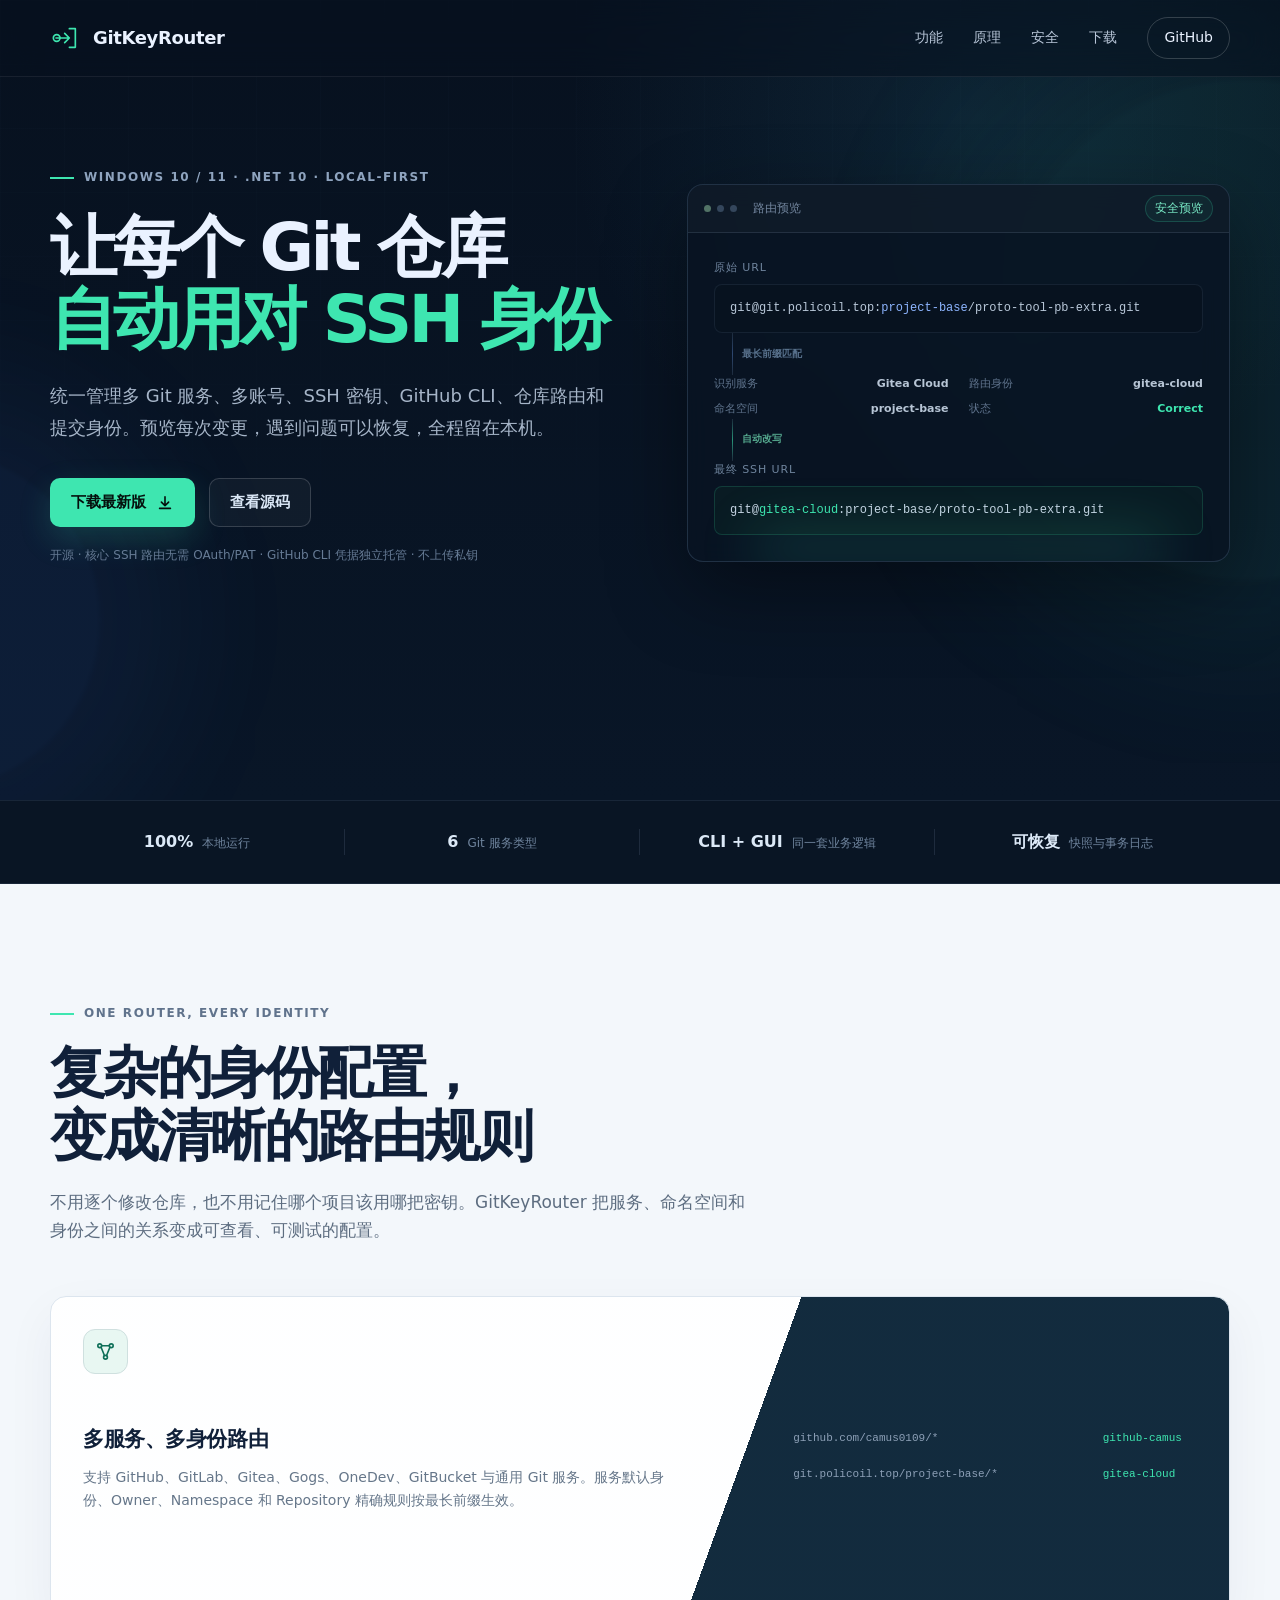
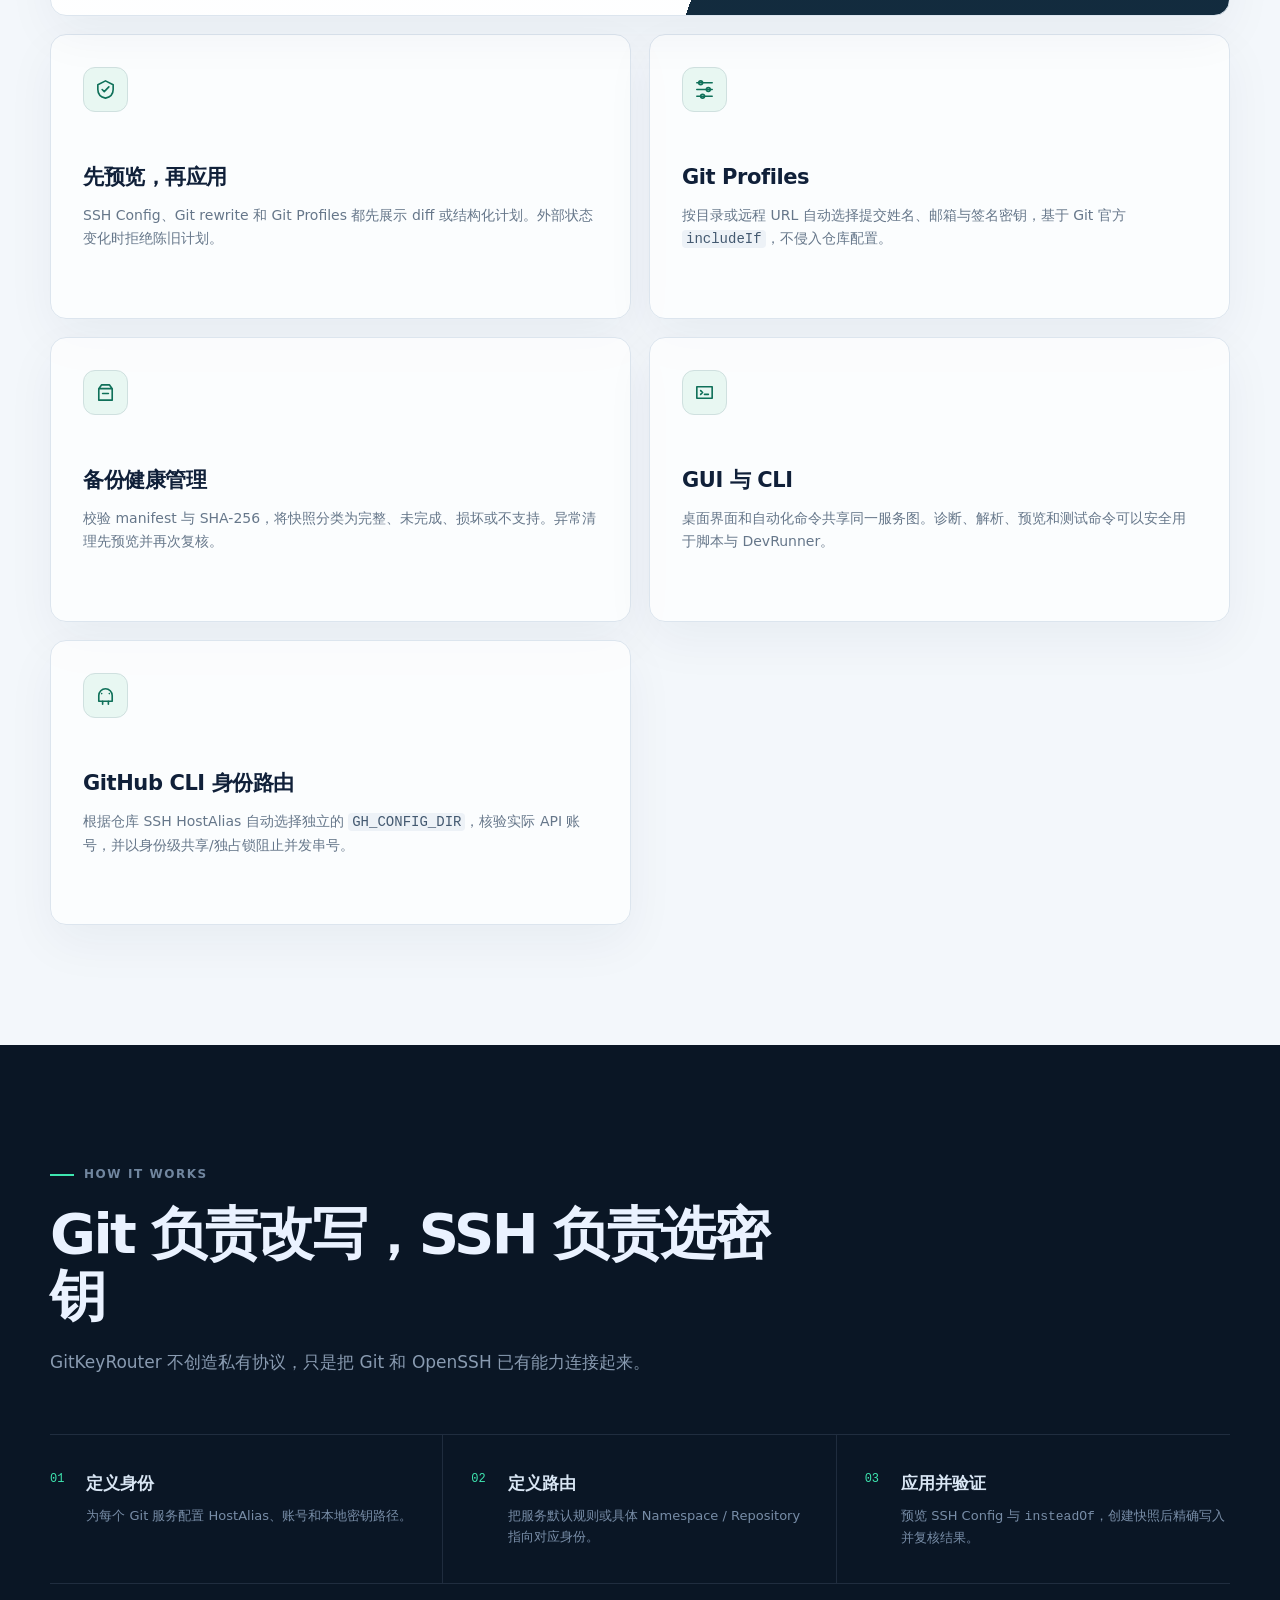
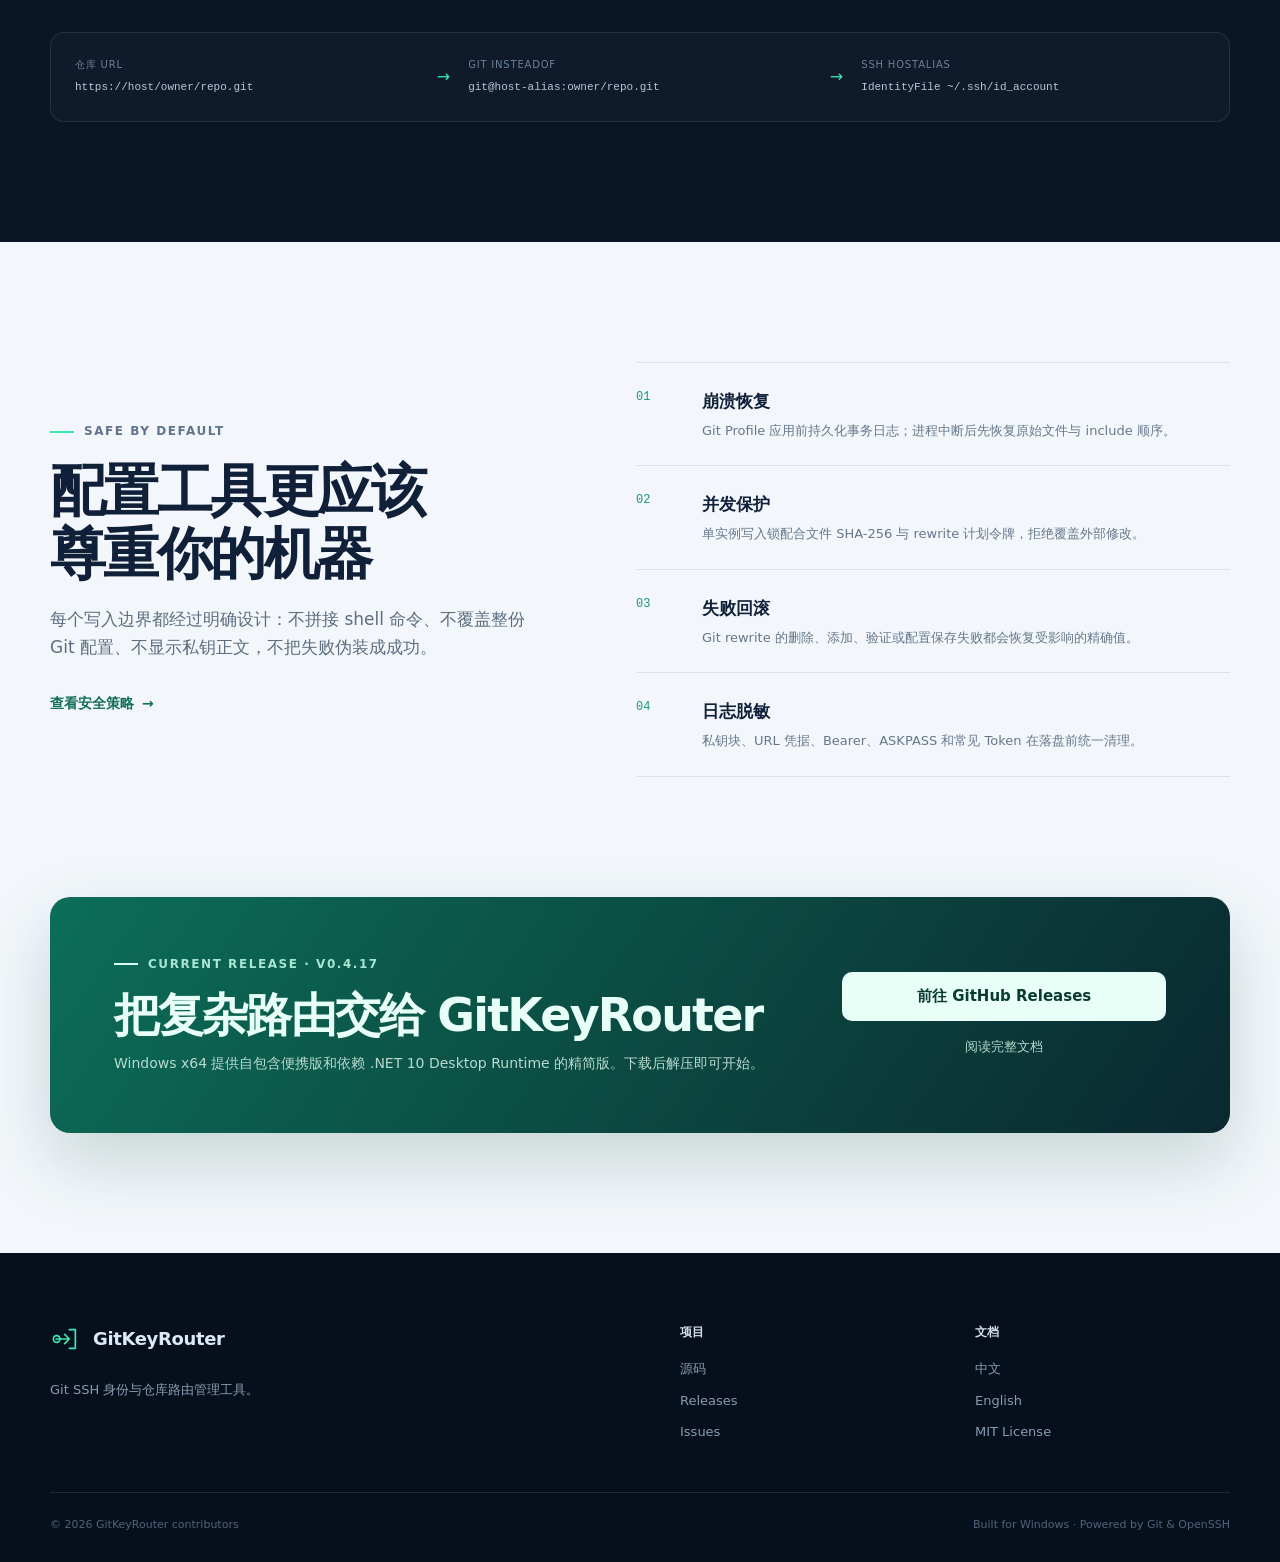
==== commit f7bbbac0: "chore(release): prepare v0.4.20" ====
--- a/site/index.html
+++ b/site/index.html
@@ -143,7 +143,7 @@
           <article class="feature-card">
             <div class="feature-icon"><svg viewBox="0 0 24 24" aria-hidden="true"><path d="M5 12a7 7 0 0 1 14 0v6H5v-6Z"/><path d="M9 18v3m6-3v3M8 10h.01M16 10h.01"/></svg></div>
             <h3>GitHub CLI 身份路由</h3>
-            <p>根据仓库 SSH HostAlias 自动选择独立的 <code>GH_CONFIG_DIR</code>，核验实际 API 账号并阻止并发仓库串号。</p>
+            <p>根据仓库 SSH HostAlias 自动选择独立的 <code>GH_CONFIG_DIR</code>，核验实际 API 账号，并以身份级共享/独占锁阻止并发串号。</p>
           </article>
         </div>
       </div>
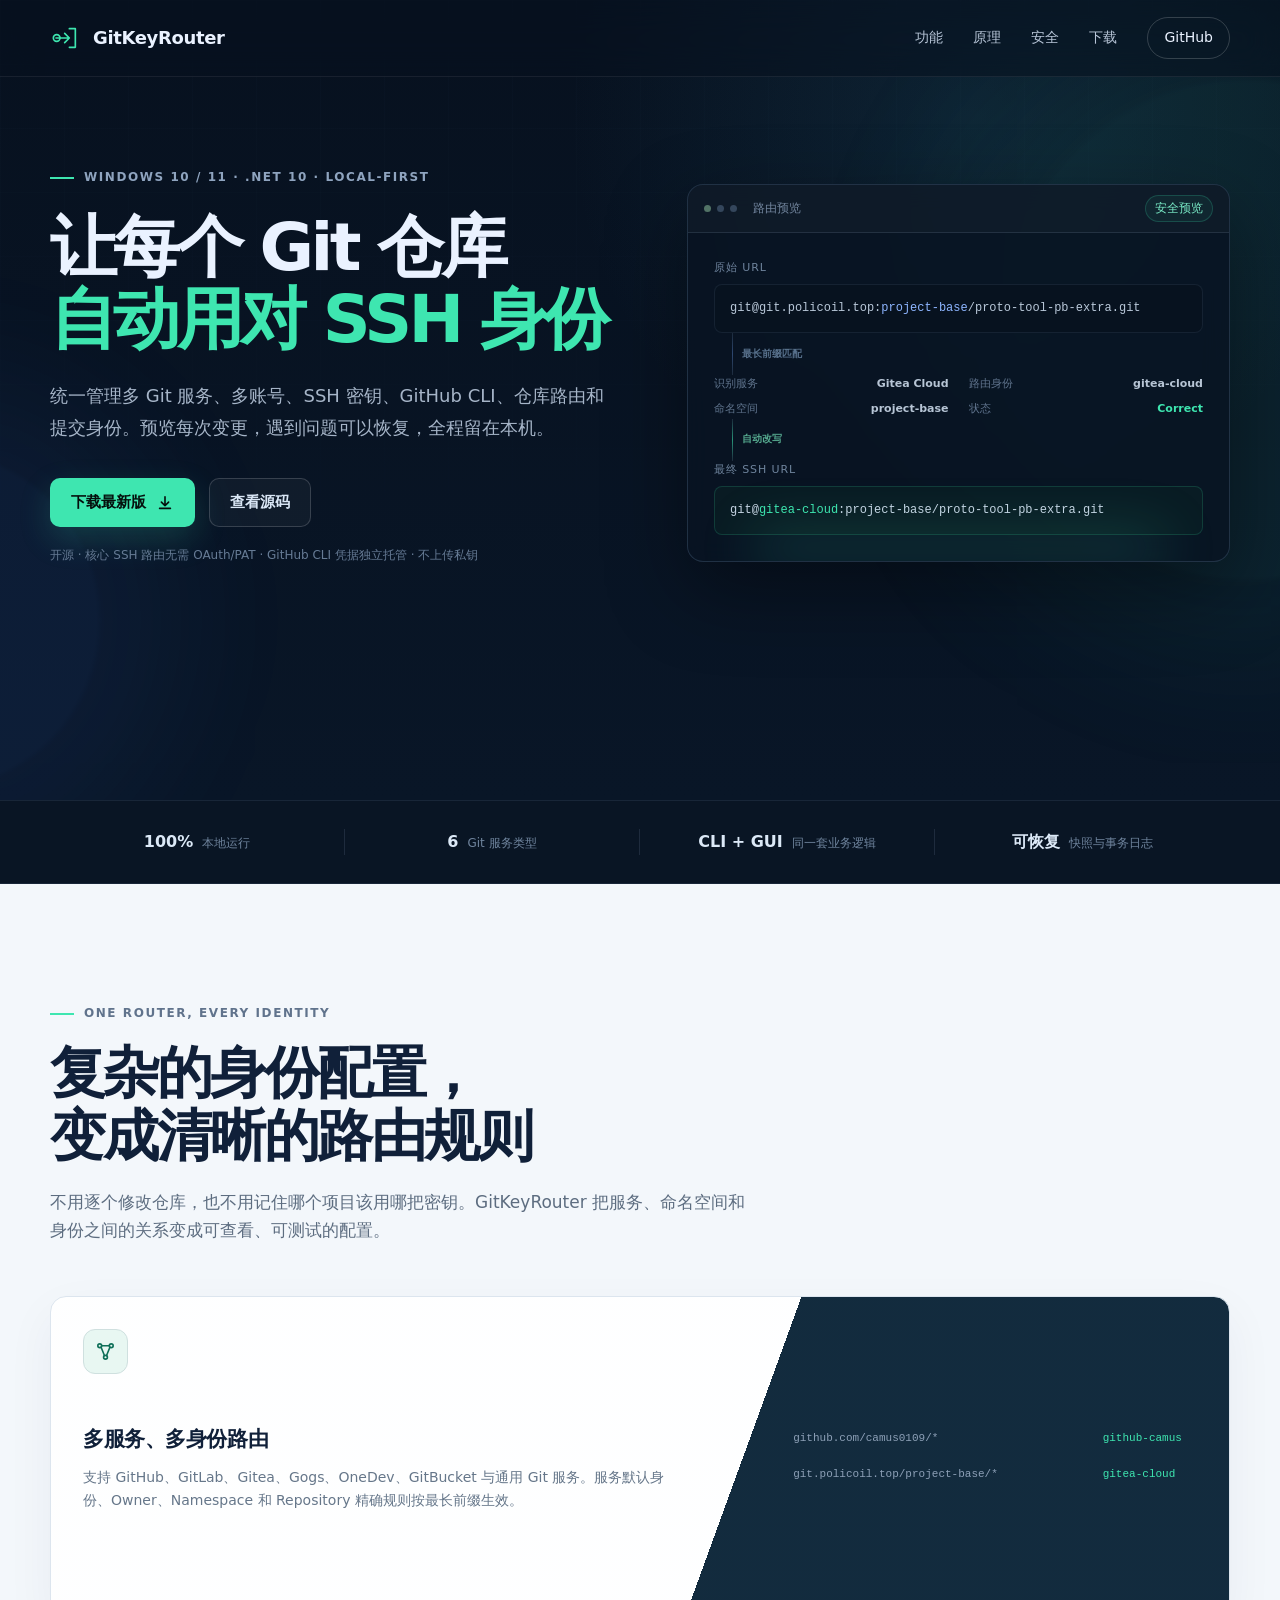
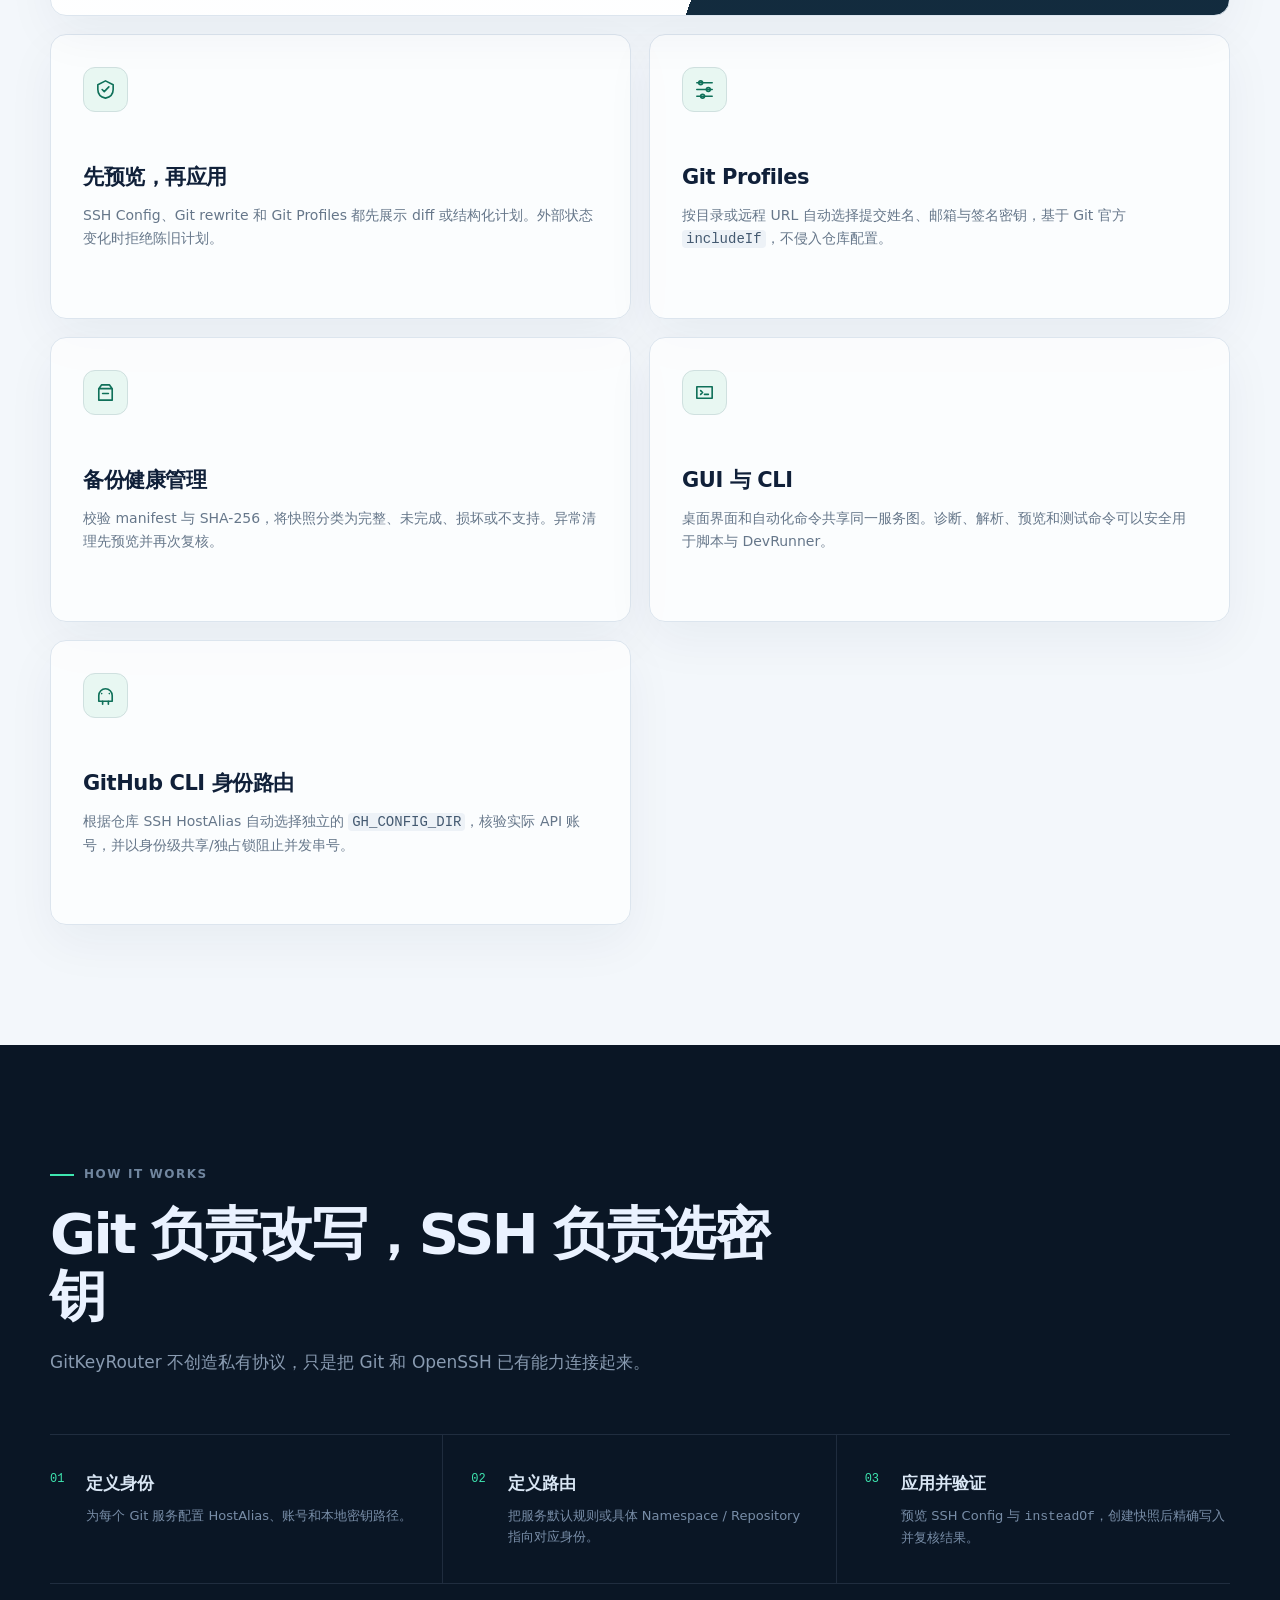
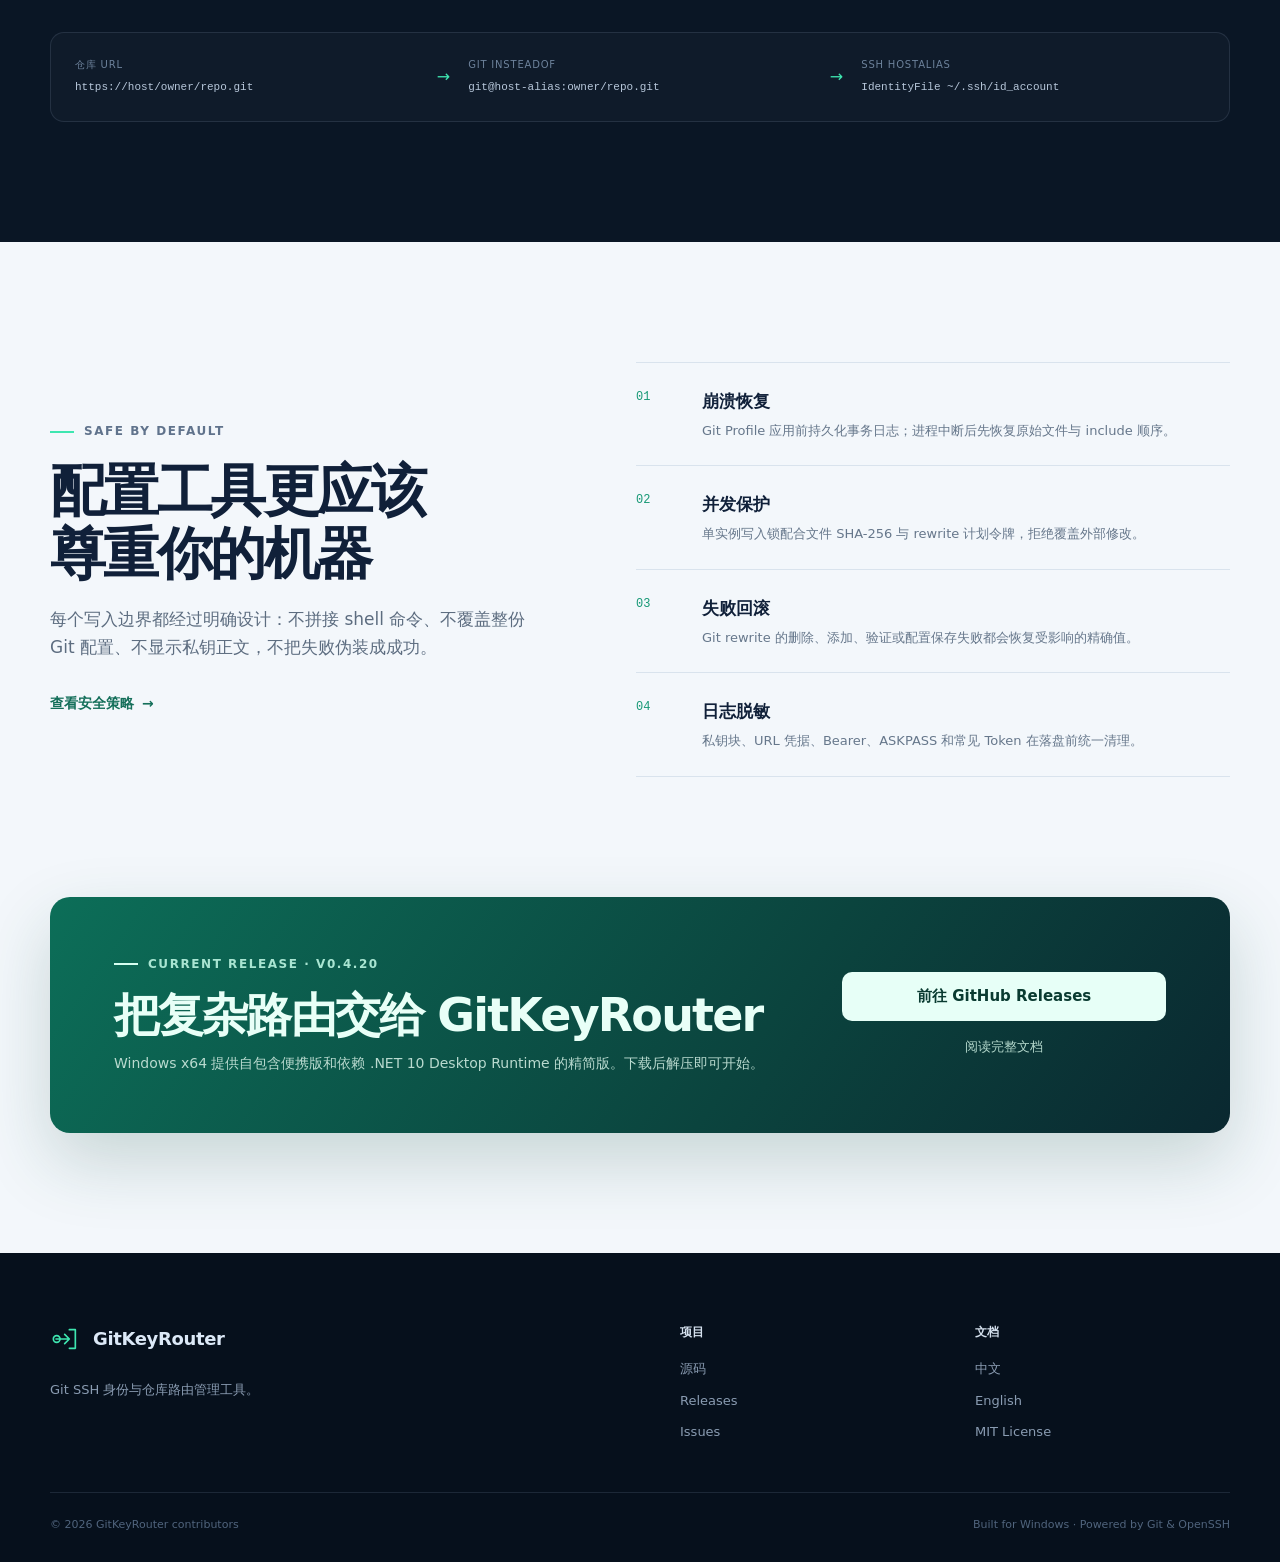
==== commit c50106e7: "docs(site): update current release to v0.4.20" ====
--- a/site/index.html
+++ b/site/index.html
@@ -202,7 +202,7 @@
     <section class="download-section" id="download">
       <div class="shell download-card">
         <div>
-          <div class="eyebrow light"><span></span> CURRENT RELEASE · v0.4.17</div>
+          <div class="eyebrow light"><span></span> CURRENT RELEASE · v0.4.20</div>
           <h2>把复杂路由交给 GitKeyRouter</h2>
           <p>Windows x64 提供自包含便携版和依赖 .NET 10 Desktop Runtime 的精简版。下载后解压即可开始。</p>
         </div>
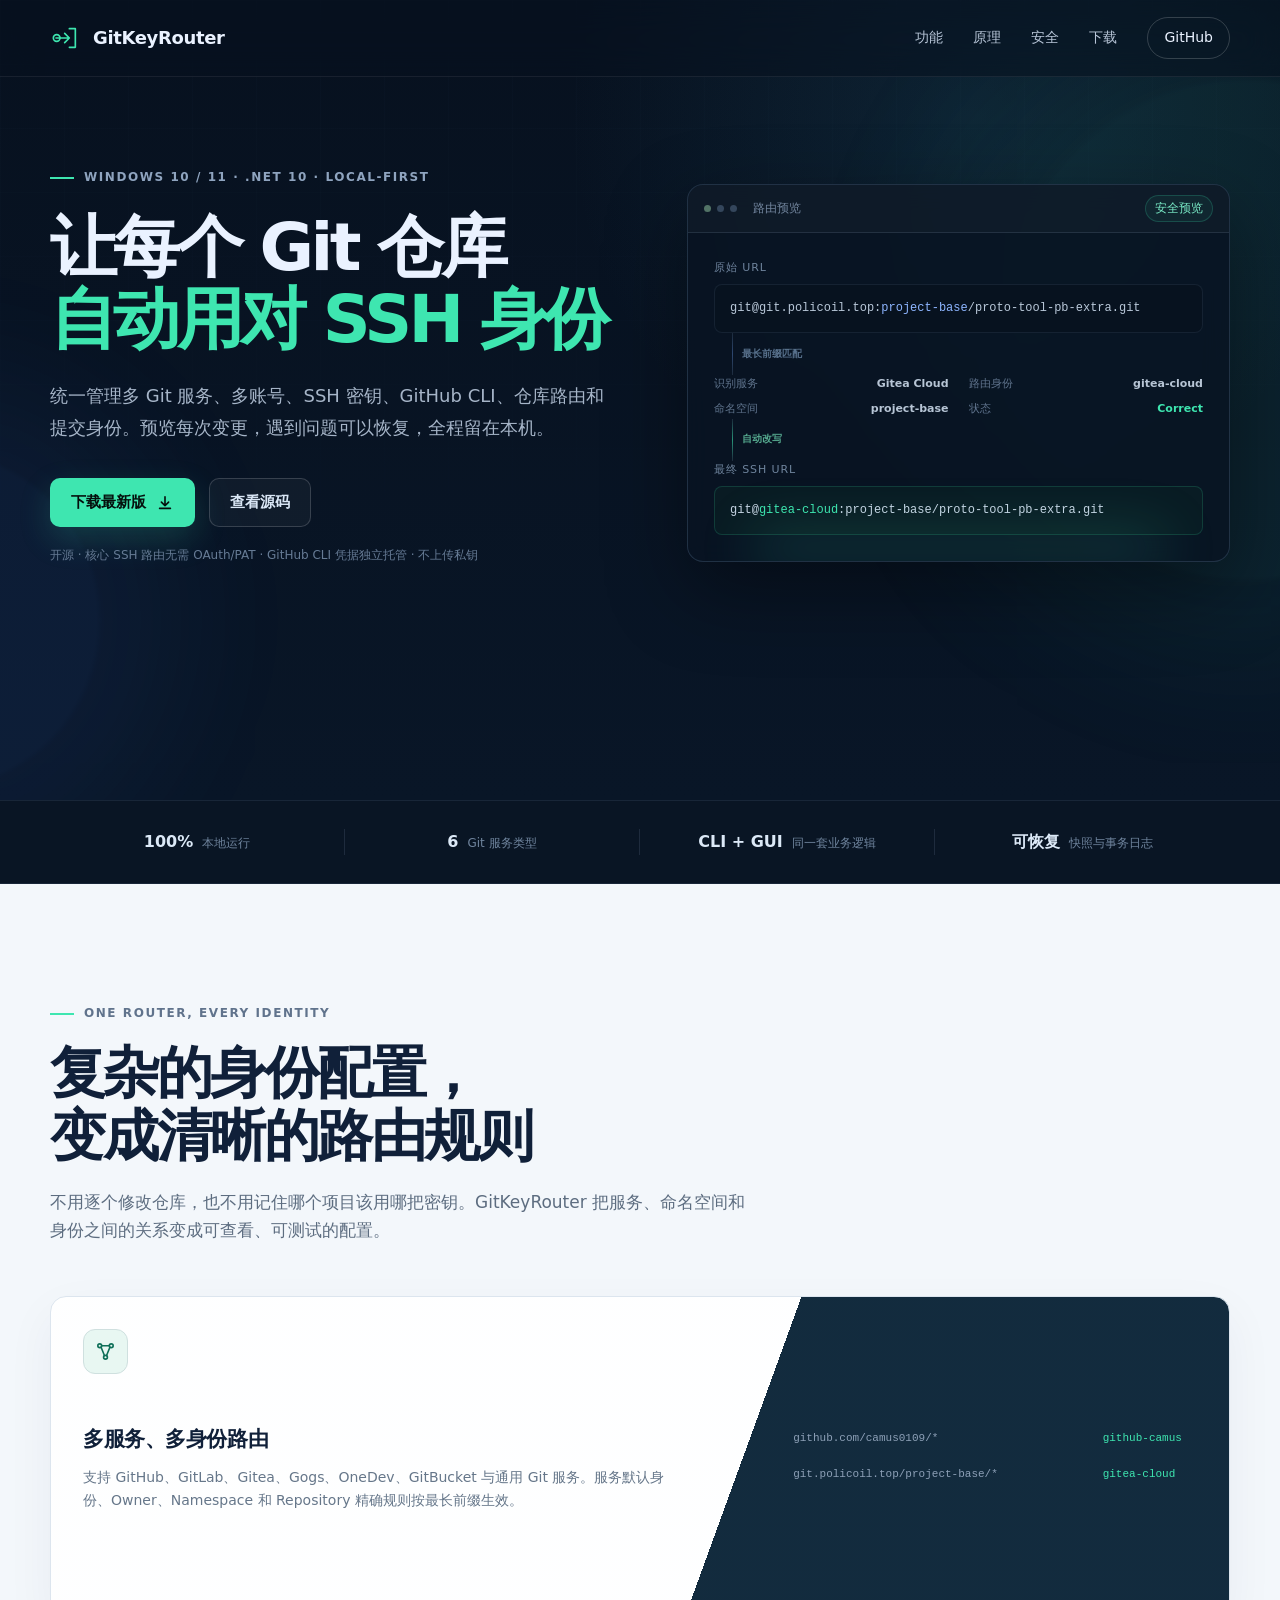
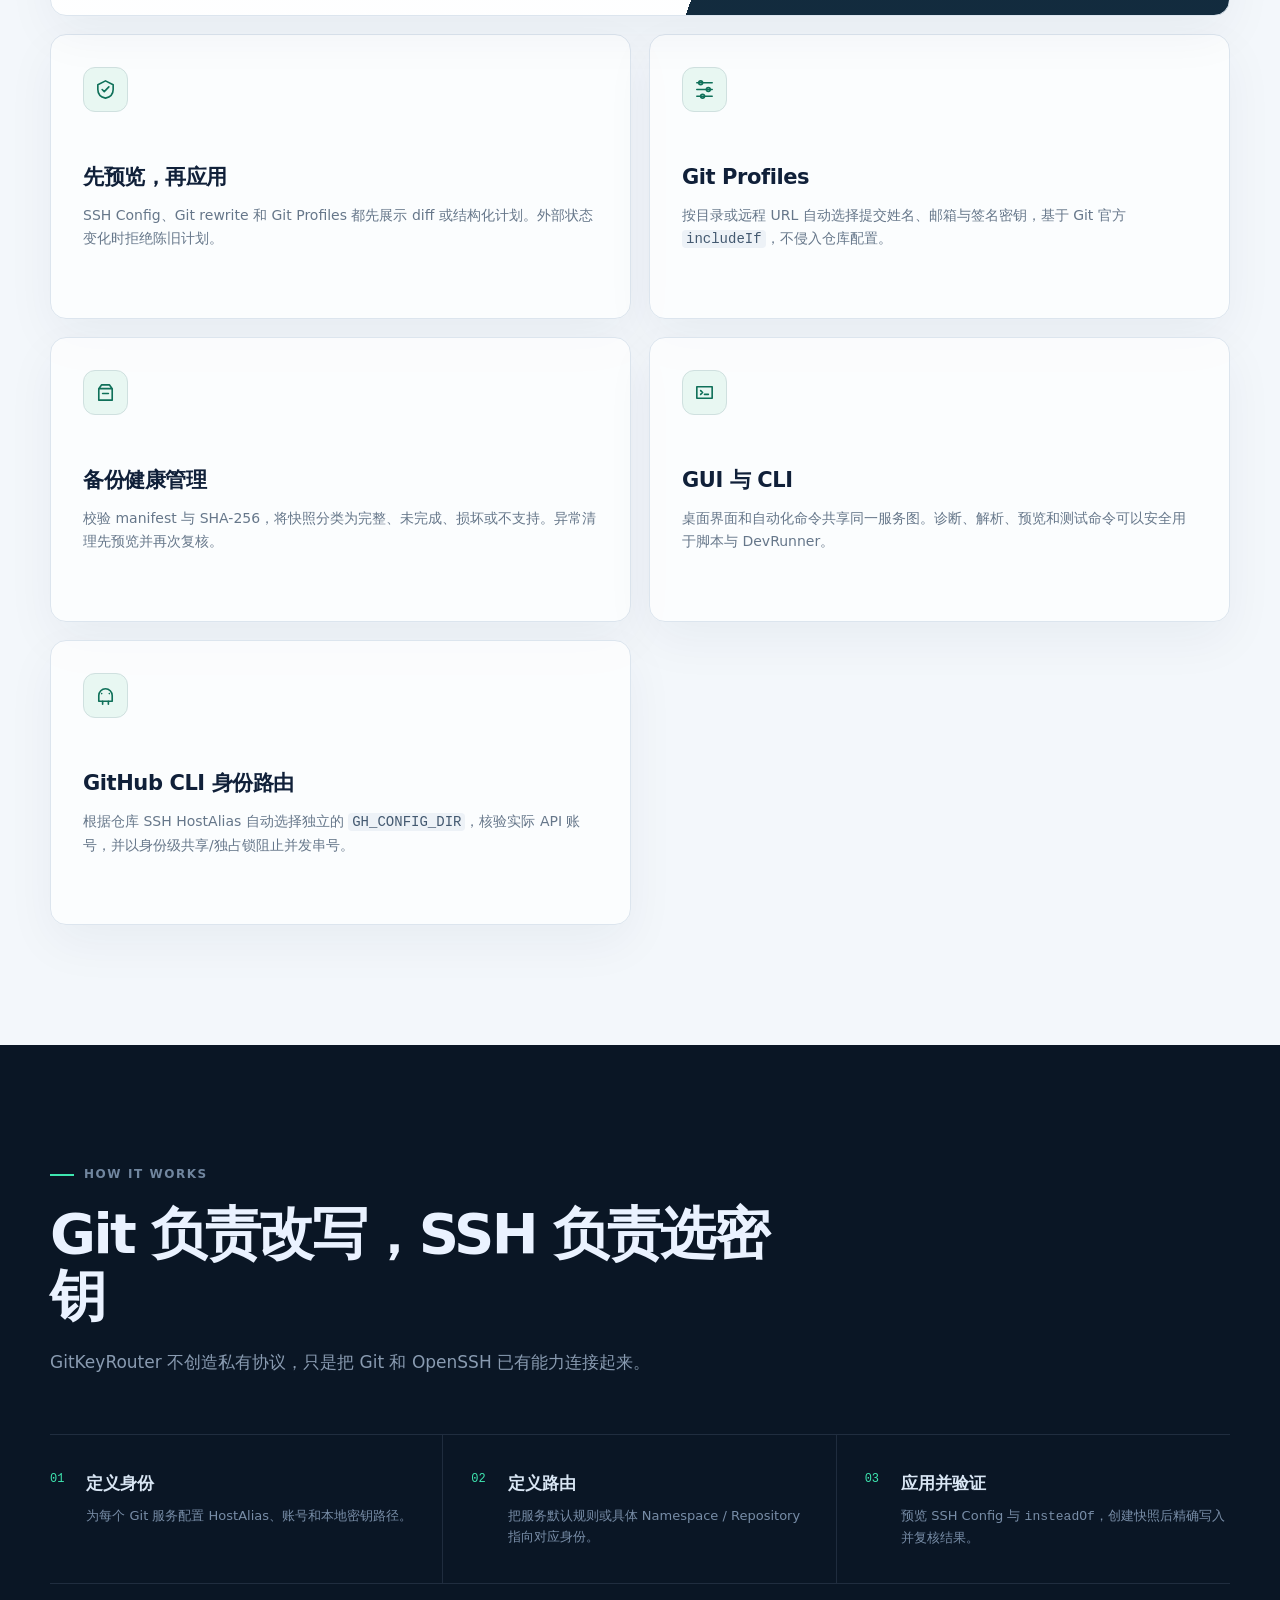
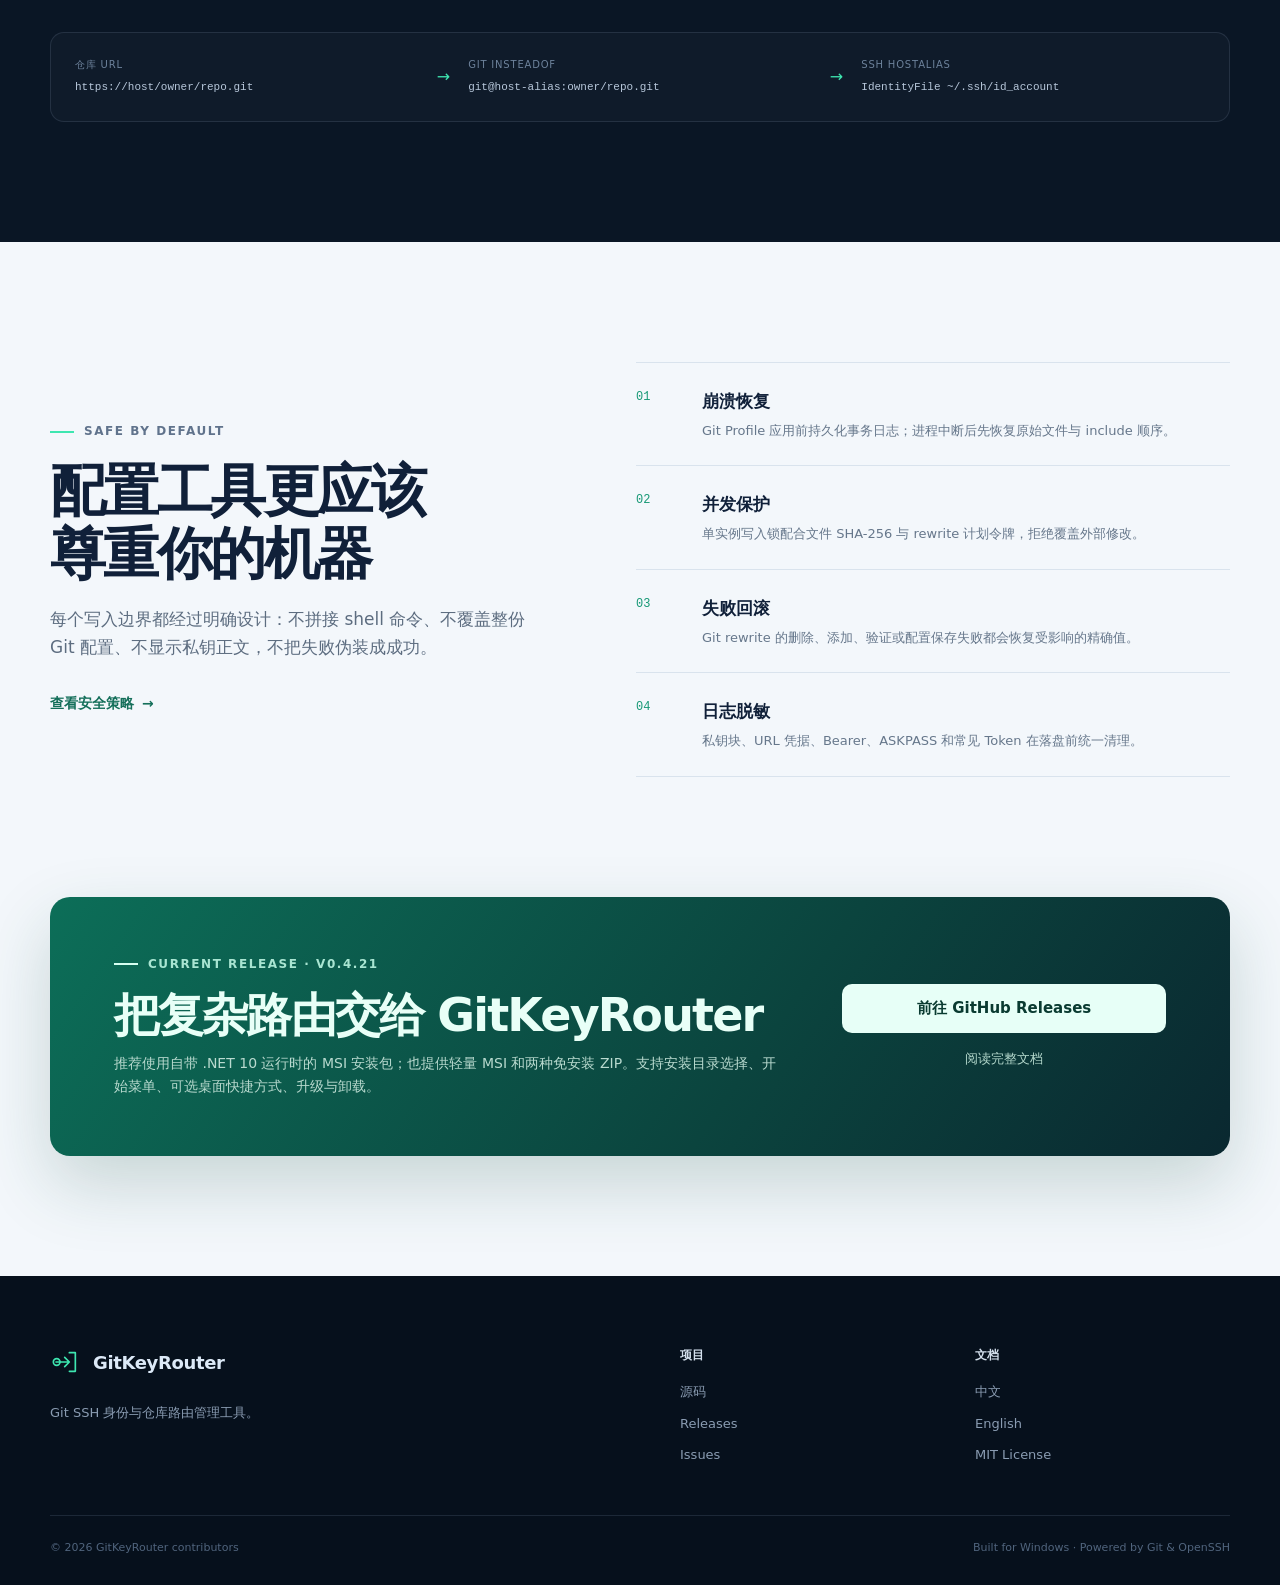
==== commit db023770: "chore(release): prepare v0.4.21" ====
--- a/site/index.html
+++ b/site/index.html
@@ -202,9 +202,9 @@
     <section class="download-section" id="download">
       <div class="shell download-card">
         <div>
-          <div class="eyebrow light"><span></span> CURRENT RELEASE · v0.4.20</div>
+          <div class="eyebrow light"><span></span> CURRENT RELEASE · v0.4.21</div>
           <h2>把复杂路由交给 GitKeyRouter</h2>
-          <p>Windows x64 提供自包含便携版和依赖 .NET 10 Desktop Runtime 的精简版。下载后解压即可开始。</p>
+          <p>推荐使用自带 .NET 10 运行时的 MSI 安装包；也提供轻量 MSI 和两种免安装 ZIP。支持安装目录选择、开始菜单、可选桌面快捷方式、升级与卸载。</p>
         </div>
         <div class="download-actions">
           <a class="button button-light" href="https://github.com/project-base-mirror/tool-git-key-router/releases/latest">前往 GitHub Releases</a>
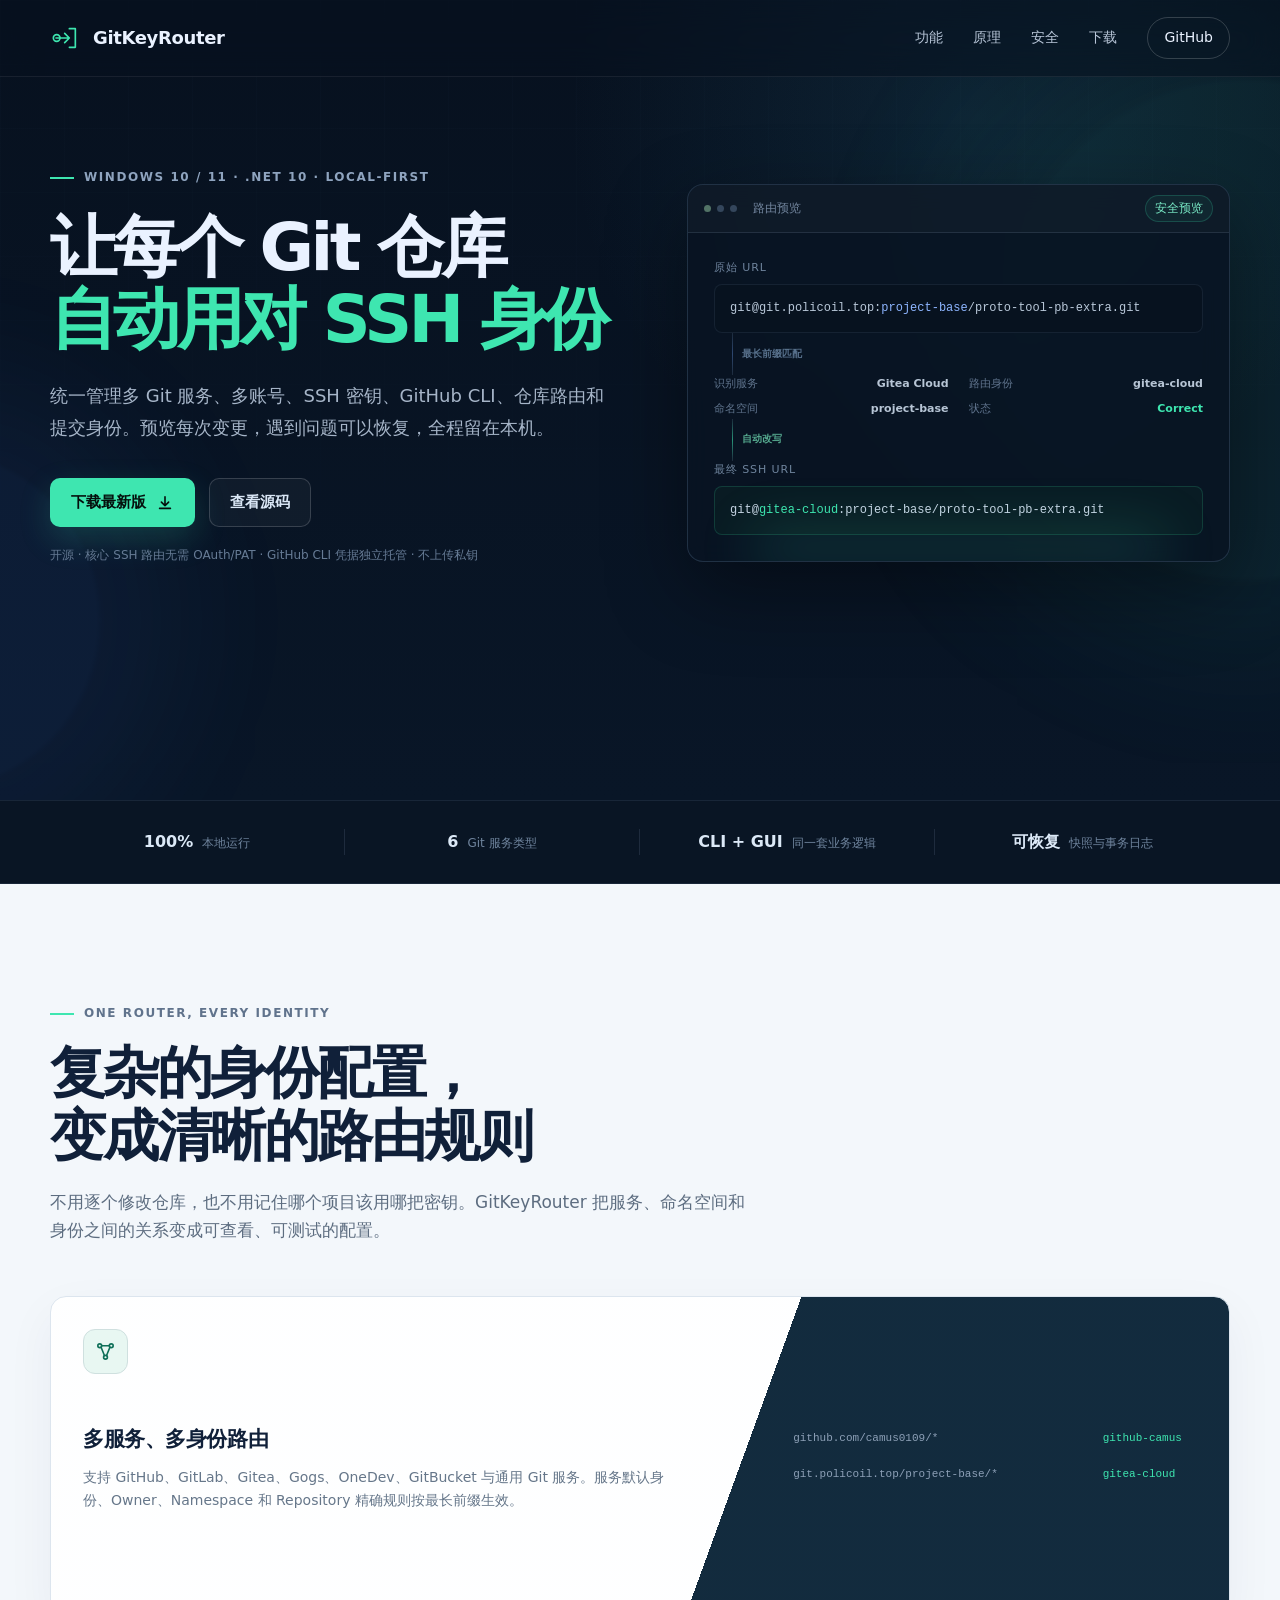
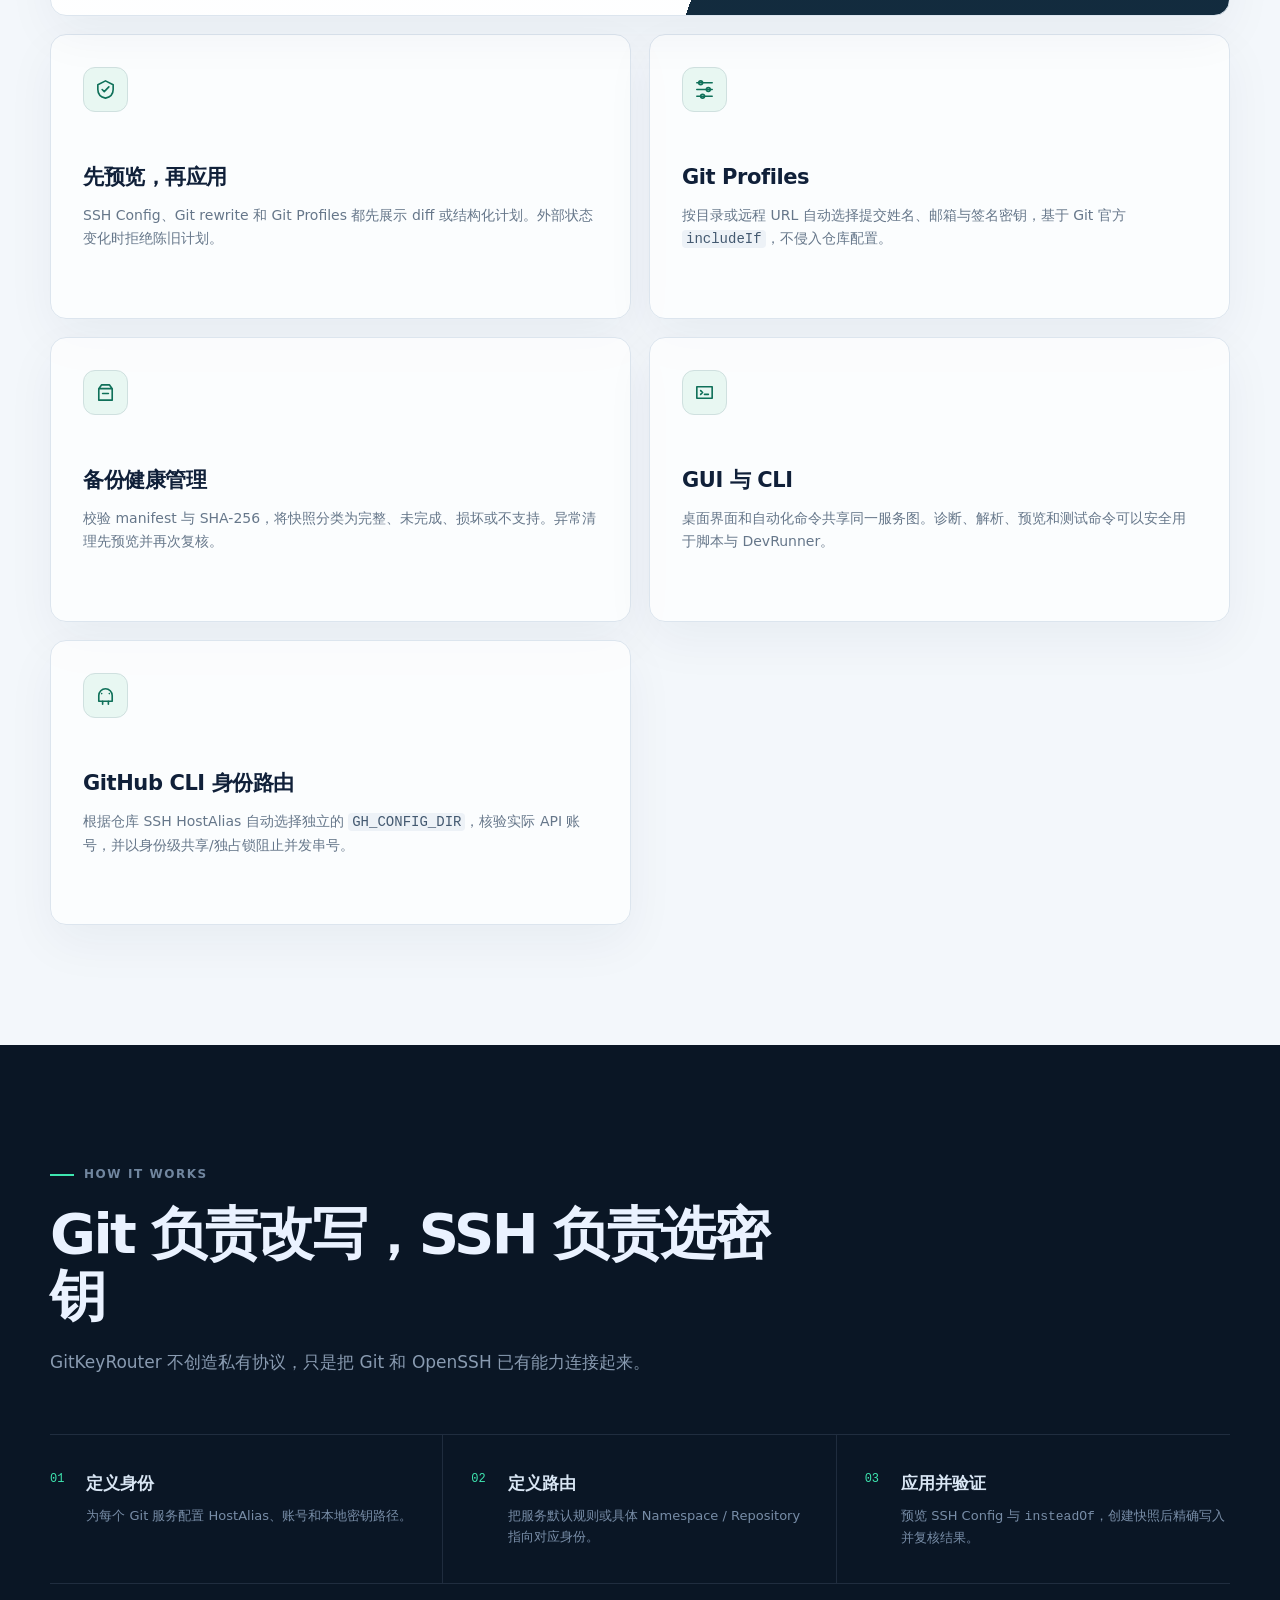
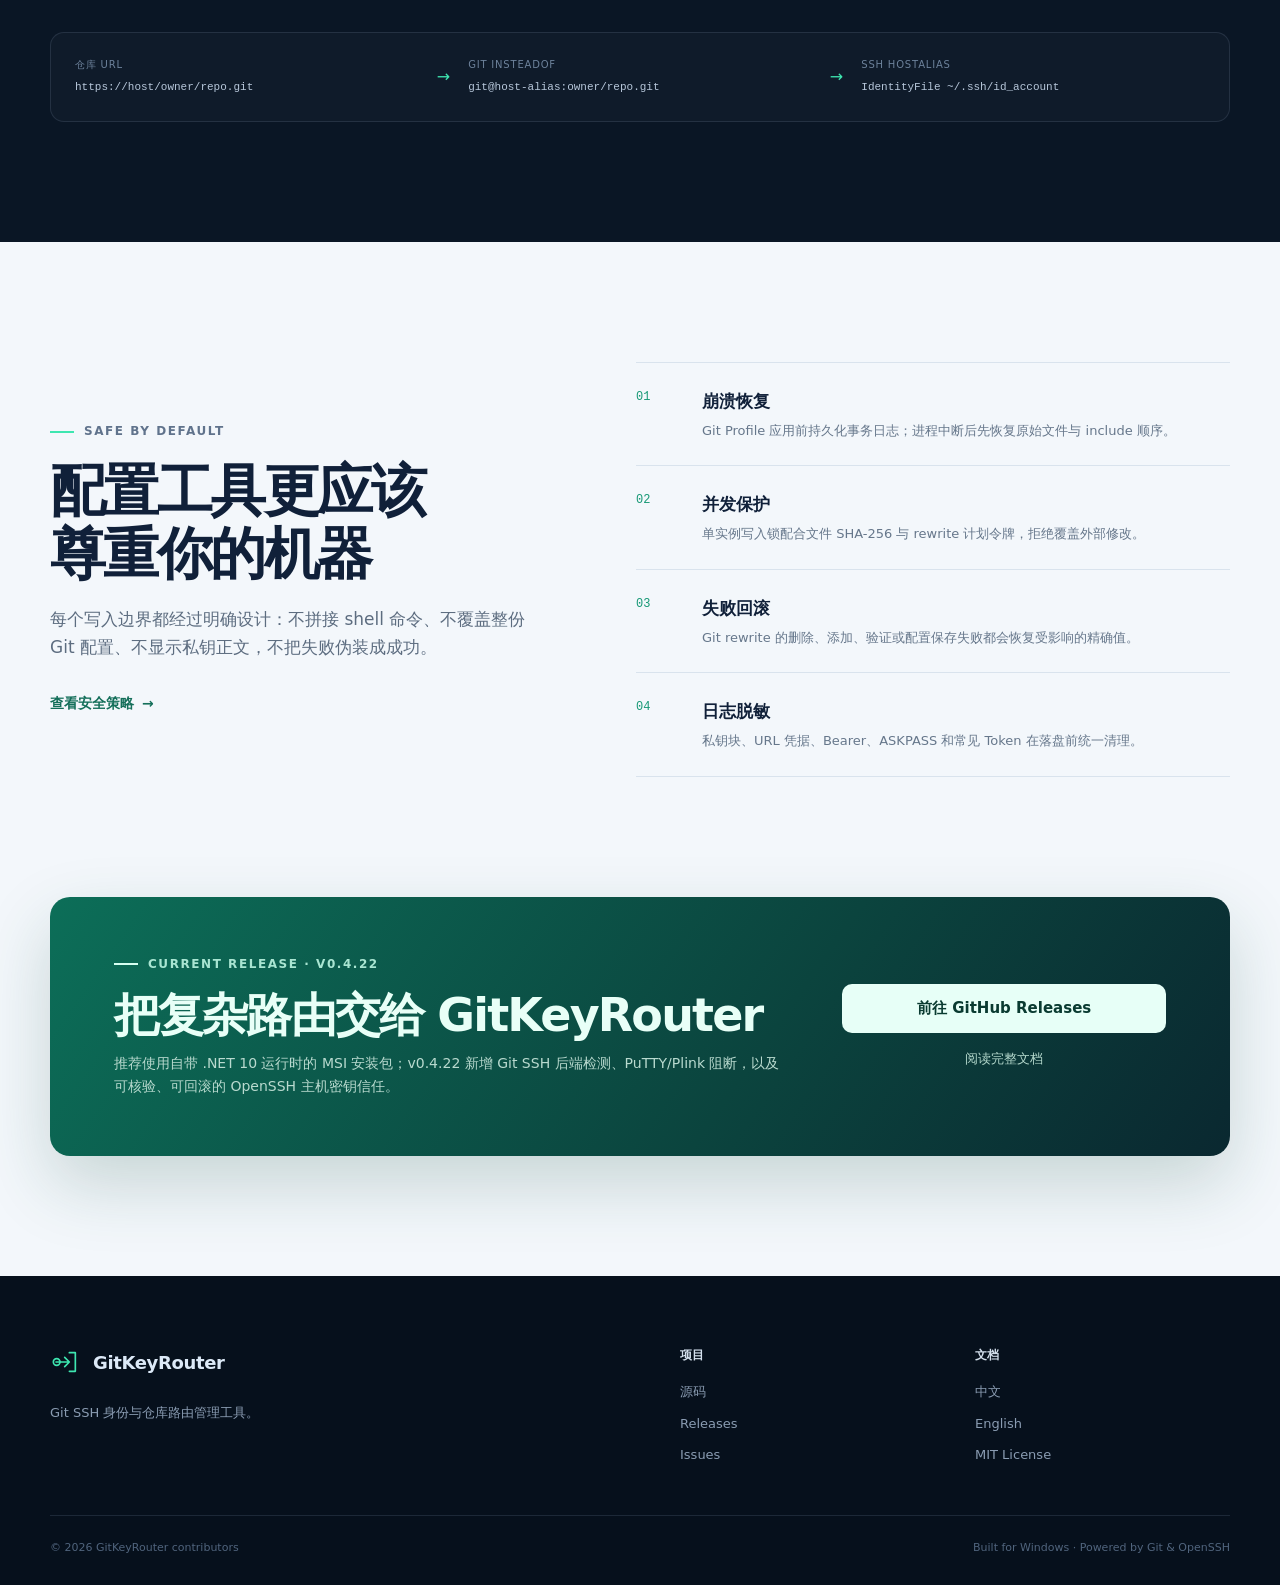
==== commit 645c7fe7: "docs(site): update current release to v0.4.22" ====
--- a/site/index.html
+++ b/site/index.html
@@ -202,9 +202,9 @@
     <section class="download-section" id="download">
       <div class="shell download-card">
         <div>
-          <div class="eyebrow light"><span></span> CURRENT RELEASE · v0.4.21</div>
+          <div class="eyebrow light"><span></span> CURRENT RELEASE · v0.4.22</div>
           <h2>把复杂路由交给 GitKeyRouter</h2>
-          <p>推荐使用自带 .NET 10 运行时的 MSI 安装包；也提供轻量 MSI 和两种免安装 ZIP。支持安装目录选择、开始菜单、可选桌面快捷方式、升级与卸载。</p>
+          <p>推荐使用自带 .NET 10 运行时的 MSI 安装包；v0.4.22 新增 Git SSH 后端检测、PuTTY/Plink 阻断，以及可核验、可回滚的 OpenSSH 主机密钥信任。</p>
         </div>
         <div class="download-actions">
           <a class="button button-light" href="https://github.com/project-base-mirror/tool-git-key-router/releases/latest">前往 GitHub Releases</a>
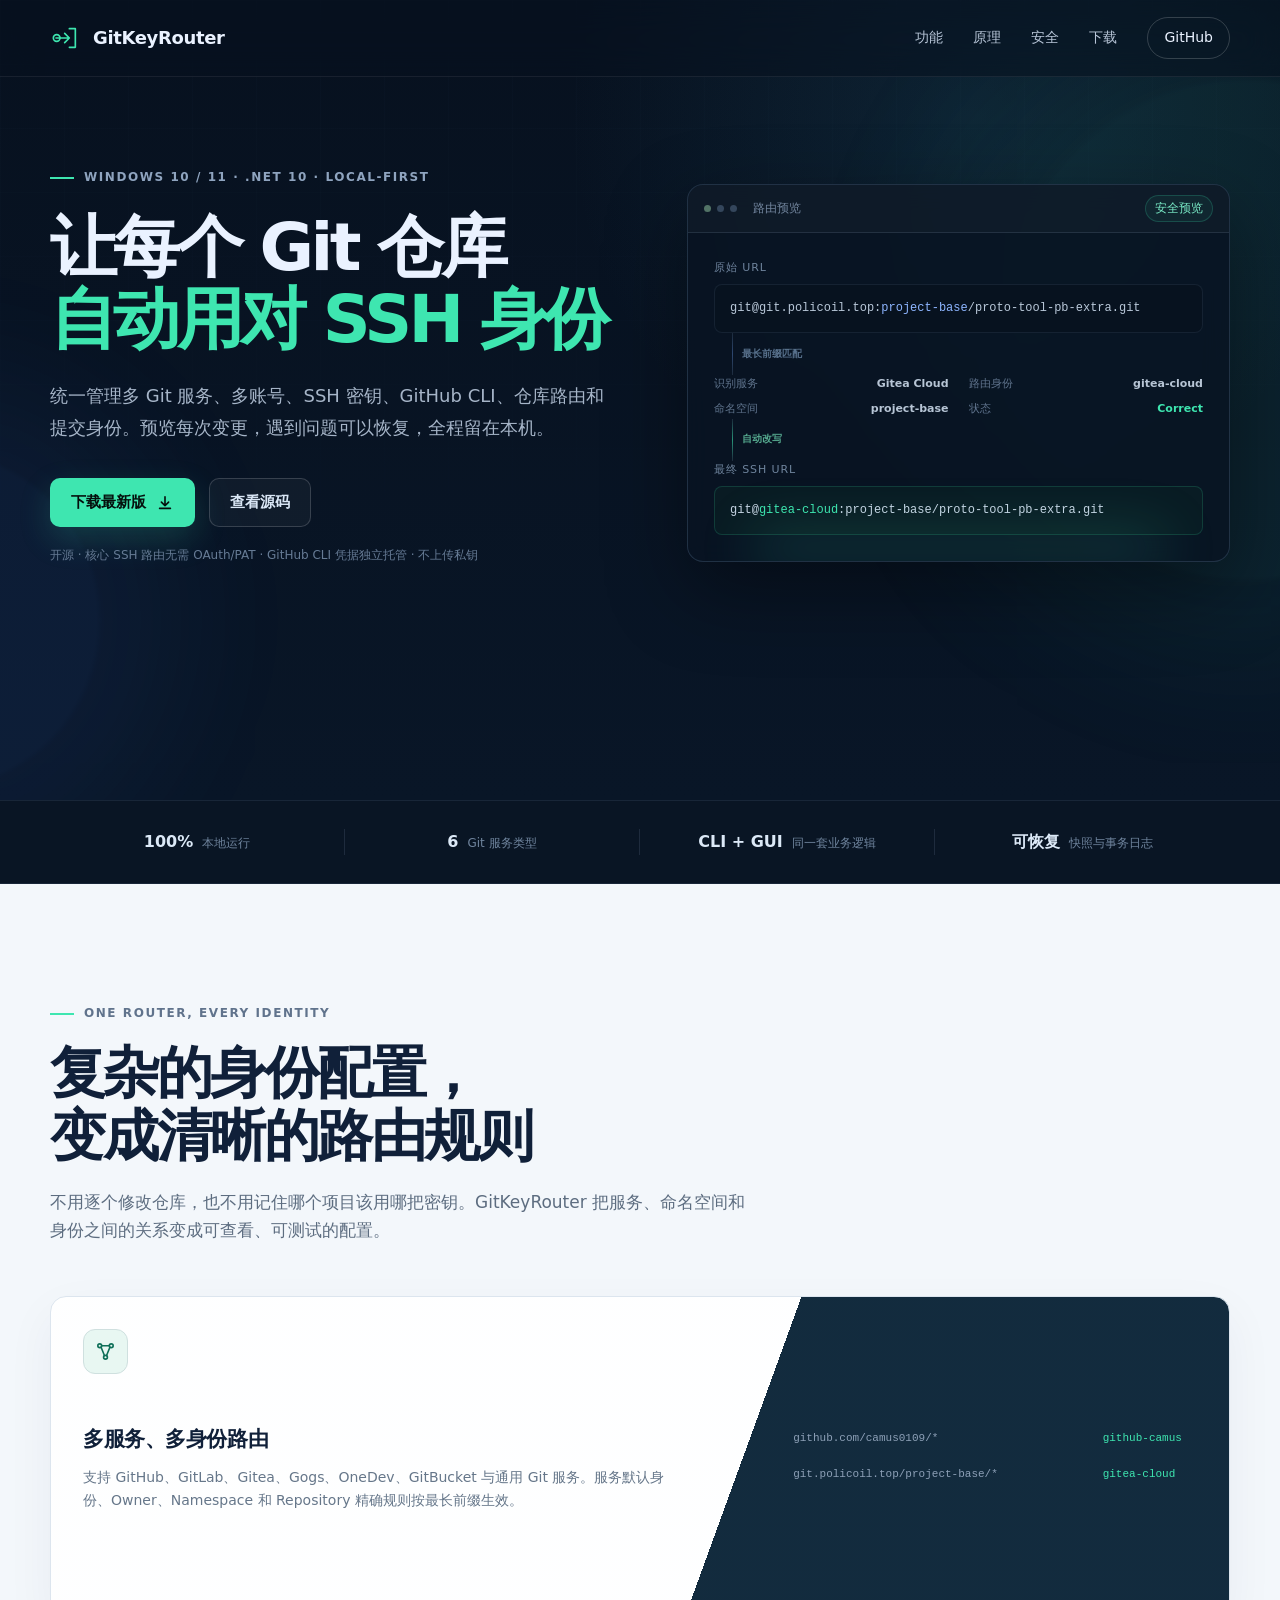
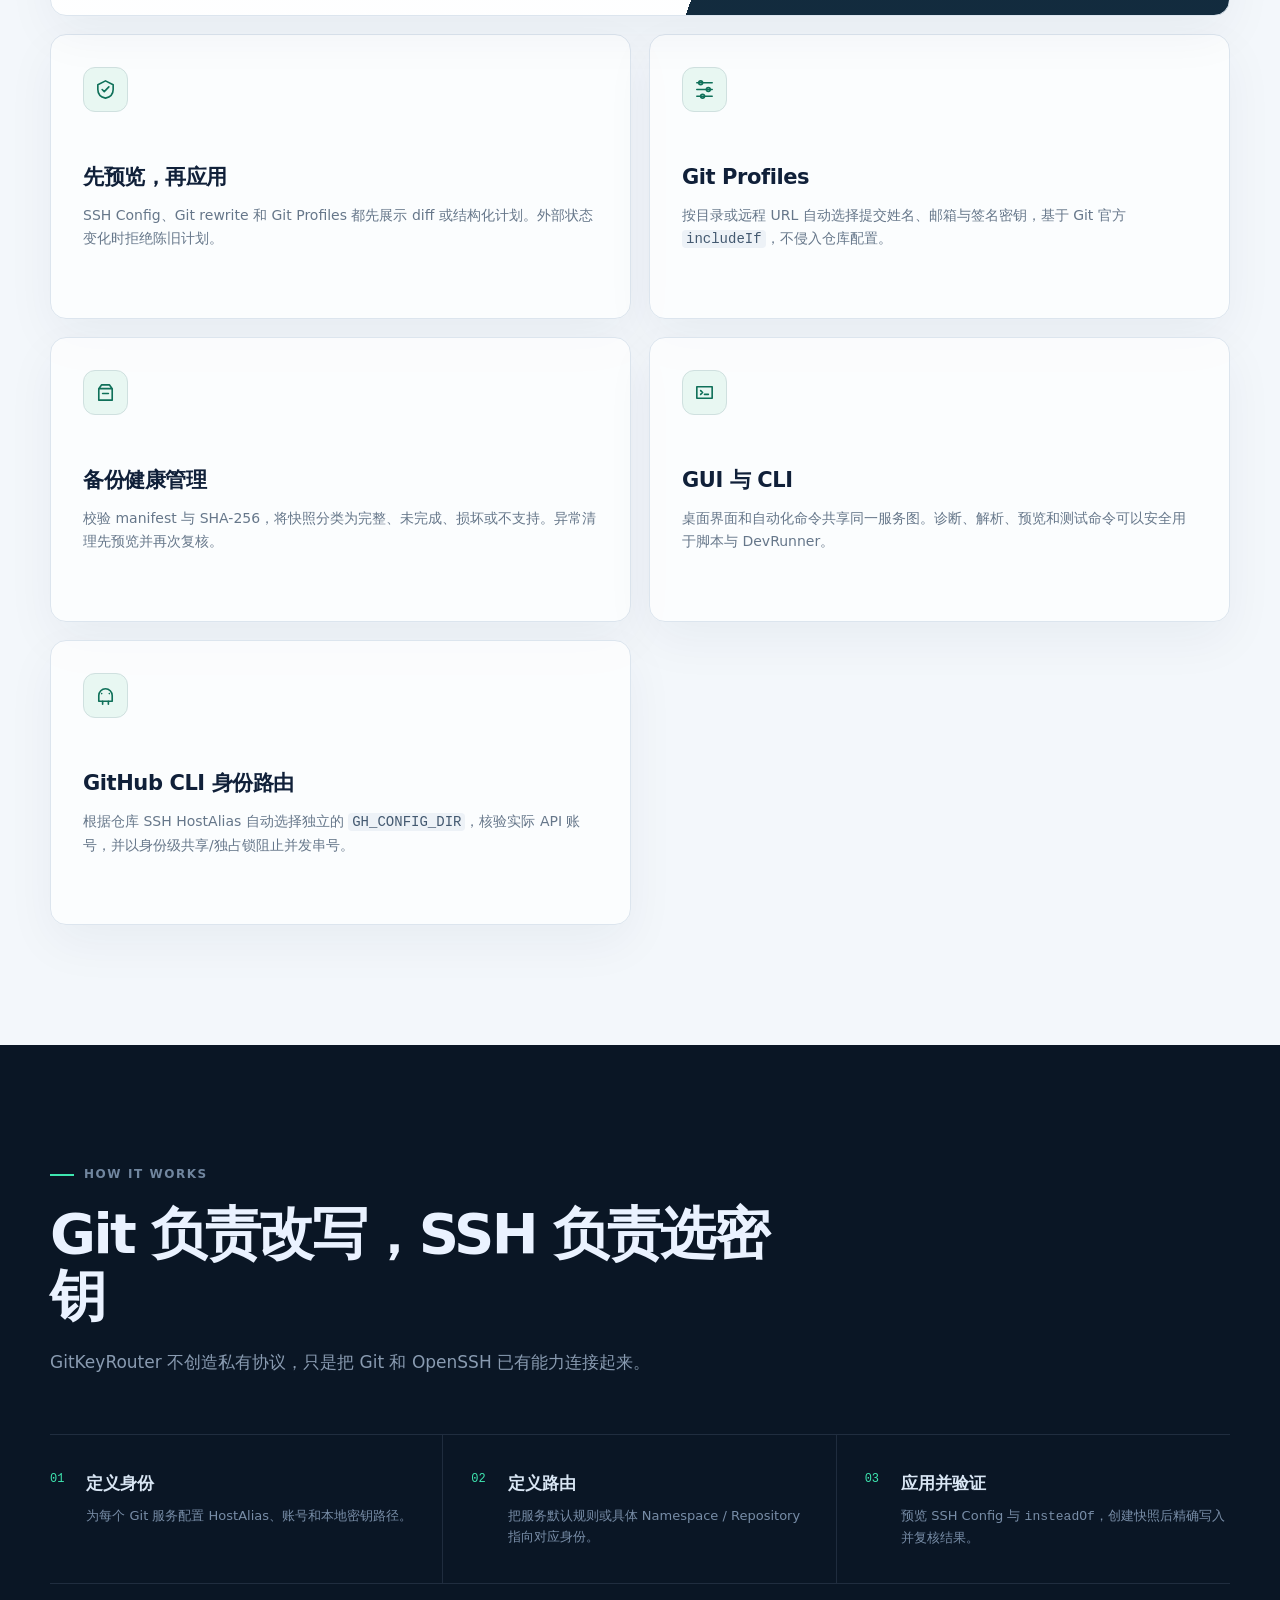
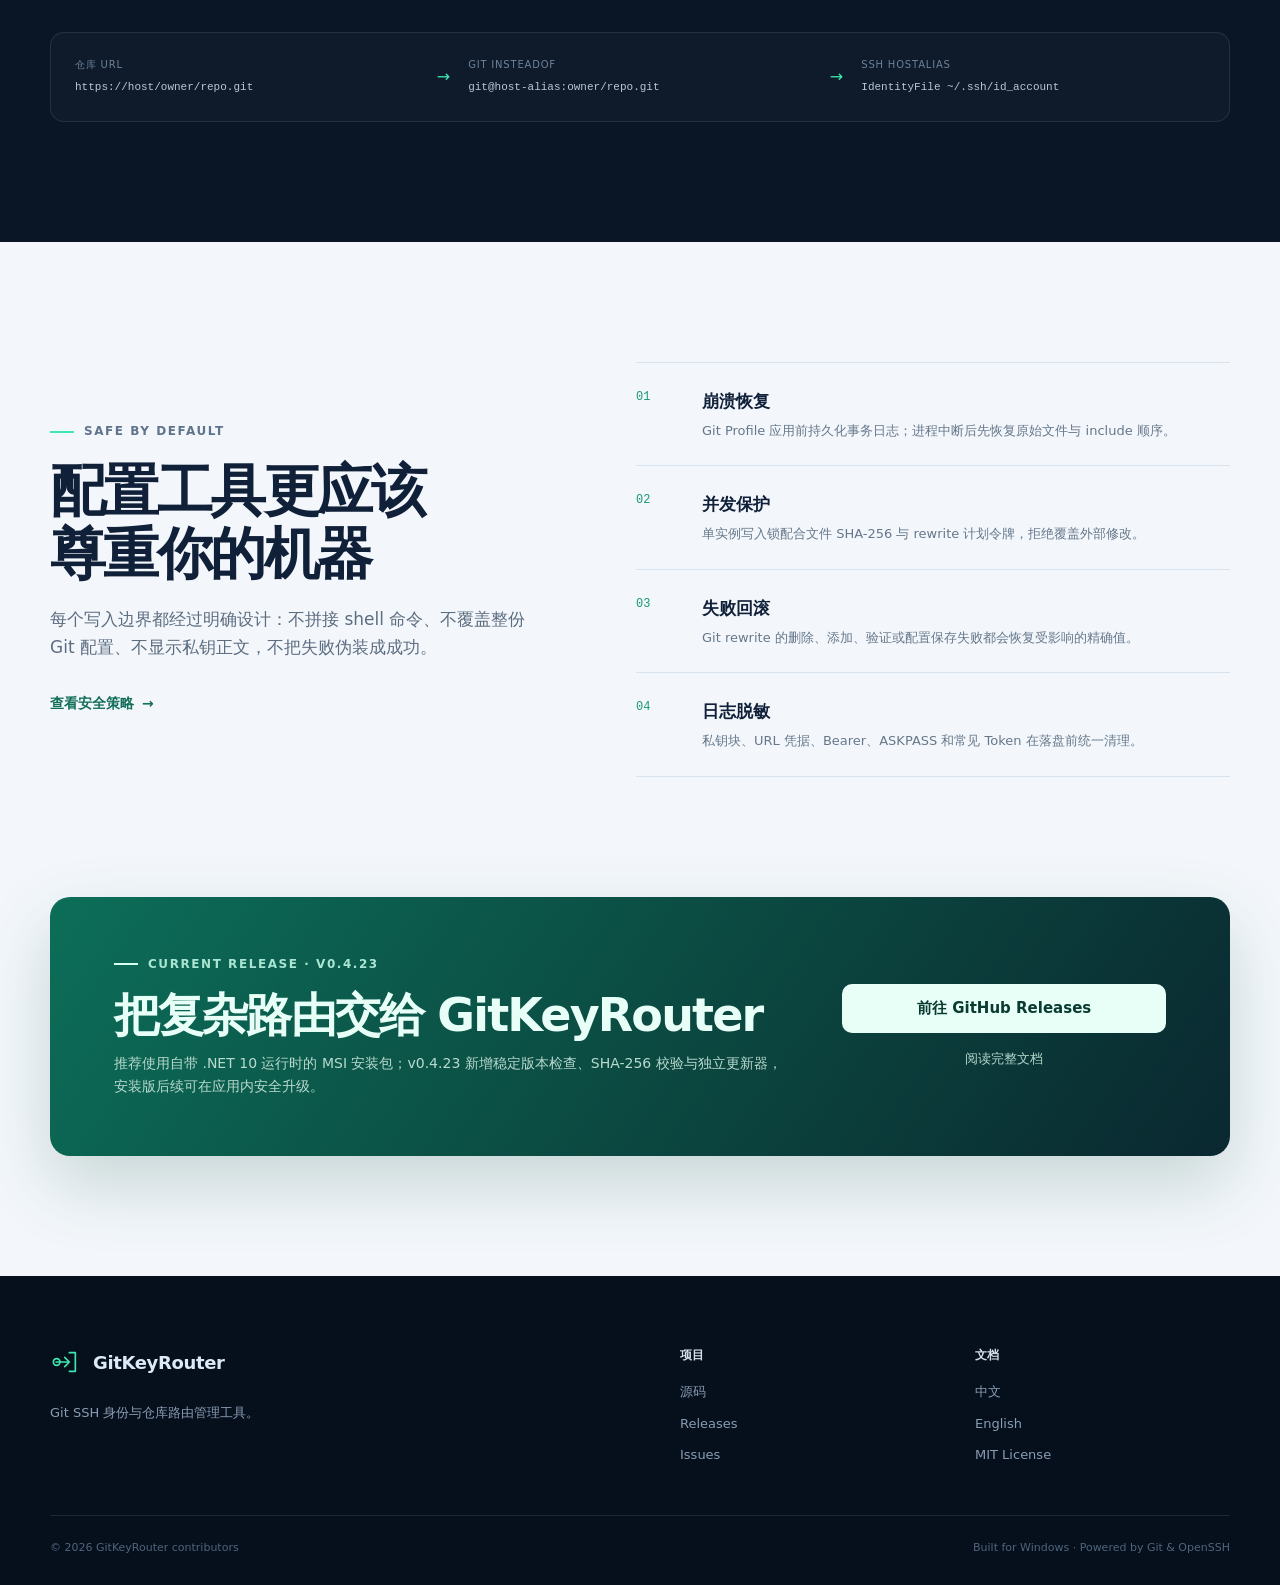
==== commit 1f8131ee: "docs(site): update current release to v0.4.23" ====
--- a/site/index.html
+++ b/site/index.html
@@ -202,9 +202,9 @@
     <section class="download-section" id="download">
       <div class="shell download-card">
         <div>
-          <div class="eyebrow light"><span></span> CURRENT RELEASE · v0.4.22</div>
+          <div class="eyebrow light"><span></span> CURRENT RELEASE · v0.4.23</div>
           <h2>把复杂路由交给 GitKeyRouter</h2>
-          <p>推荐使用自带 .NET 10 运行时的 MSI 安装包；v0.4.22 新增 Git SSH 后端检测、PuTTY/Plink 阻断，以及可核验、可回滚的 OpenSSH 主机密钥信任。</p>
+          <p>推荐使用自带 .NET 10 运行时的 MSI 安装包；v0.4.23 新增稳定版本检查、SHA-256 校验与独立更新器，安装版后续可在应用内安全升级。</p>
         </div>
         <div class="download-actions">
           <a class="button button-light" href="https://github.com/project-base-mirror/tool-git-key-router/releases/latest">前往 GitHub Releases</a>
